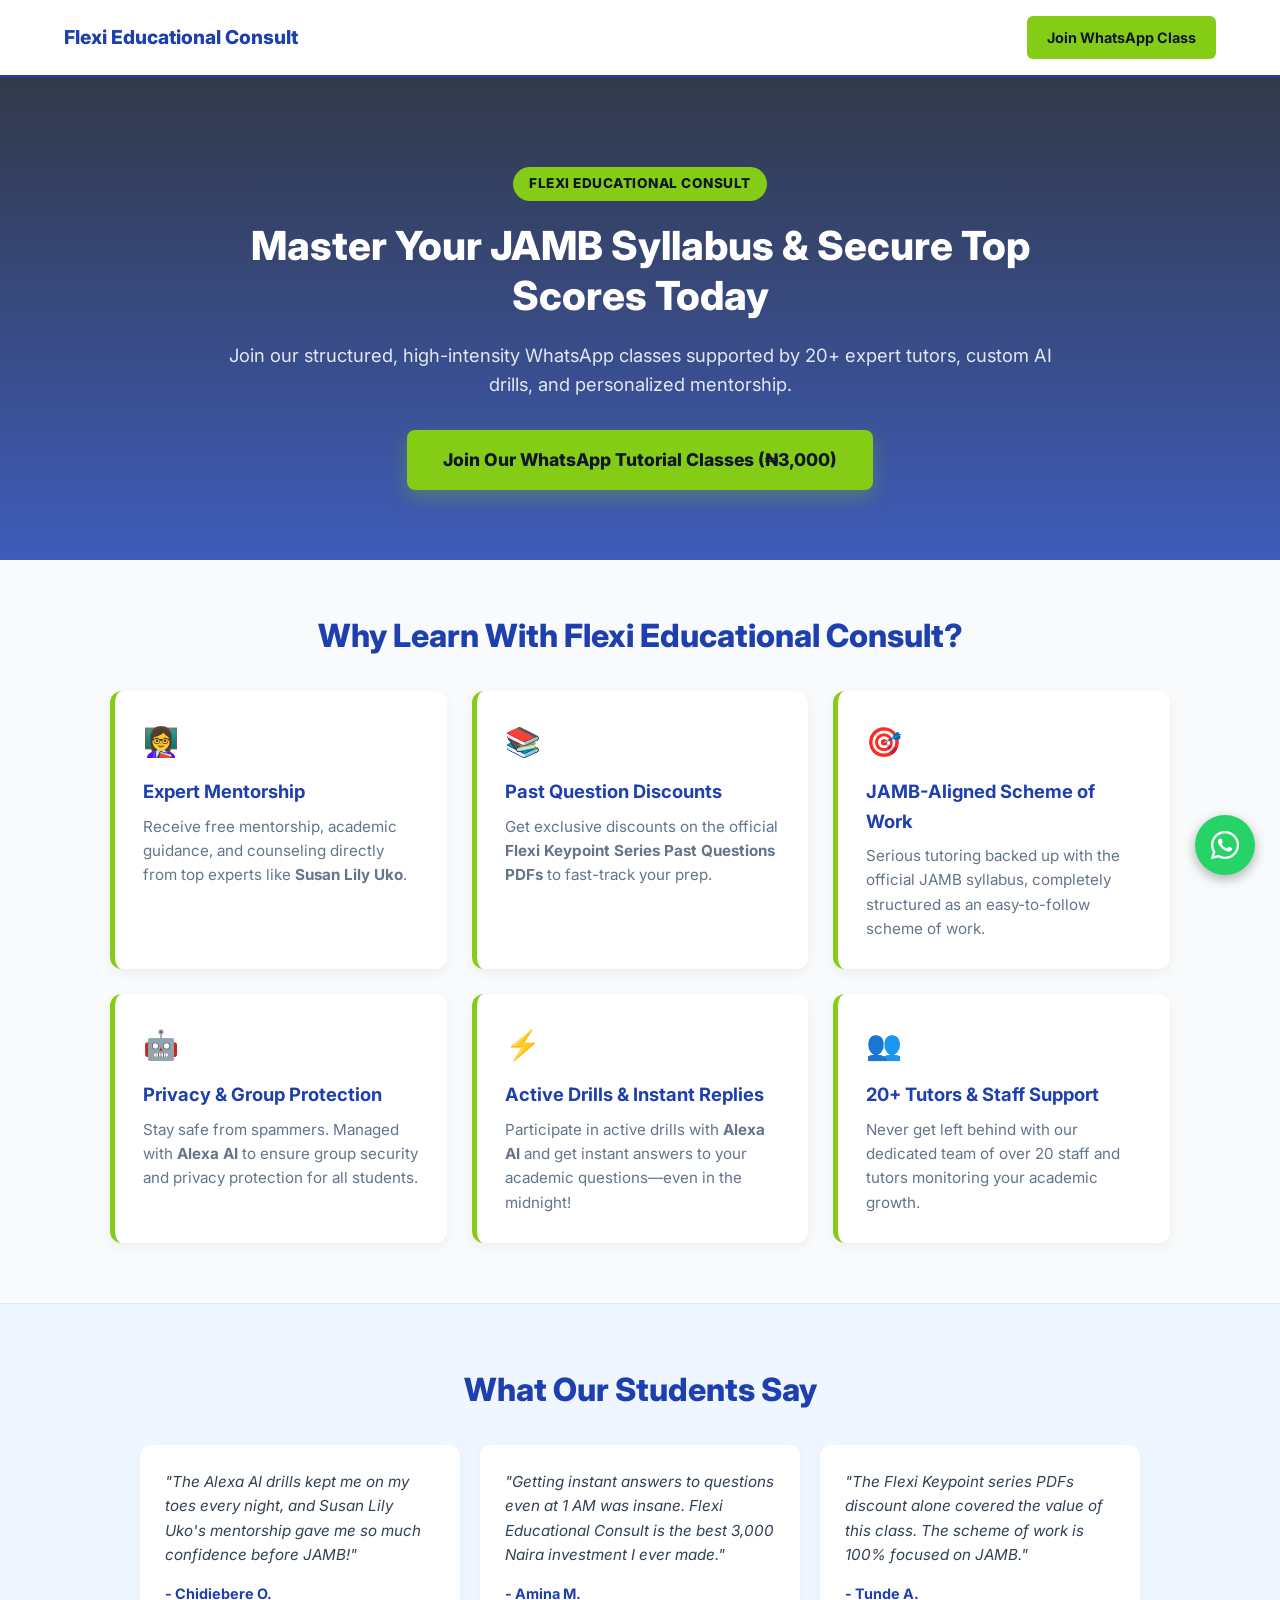
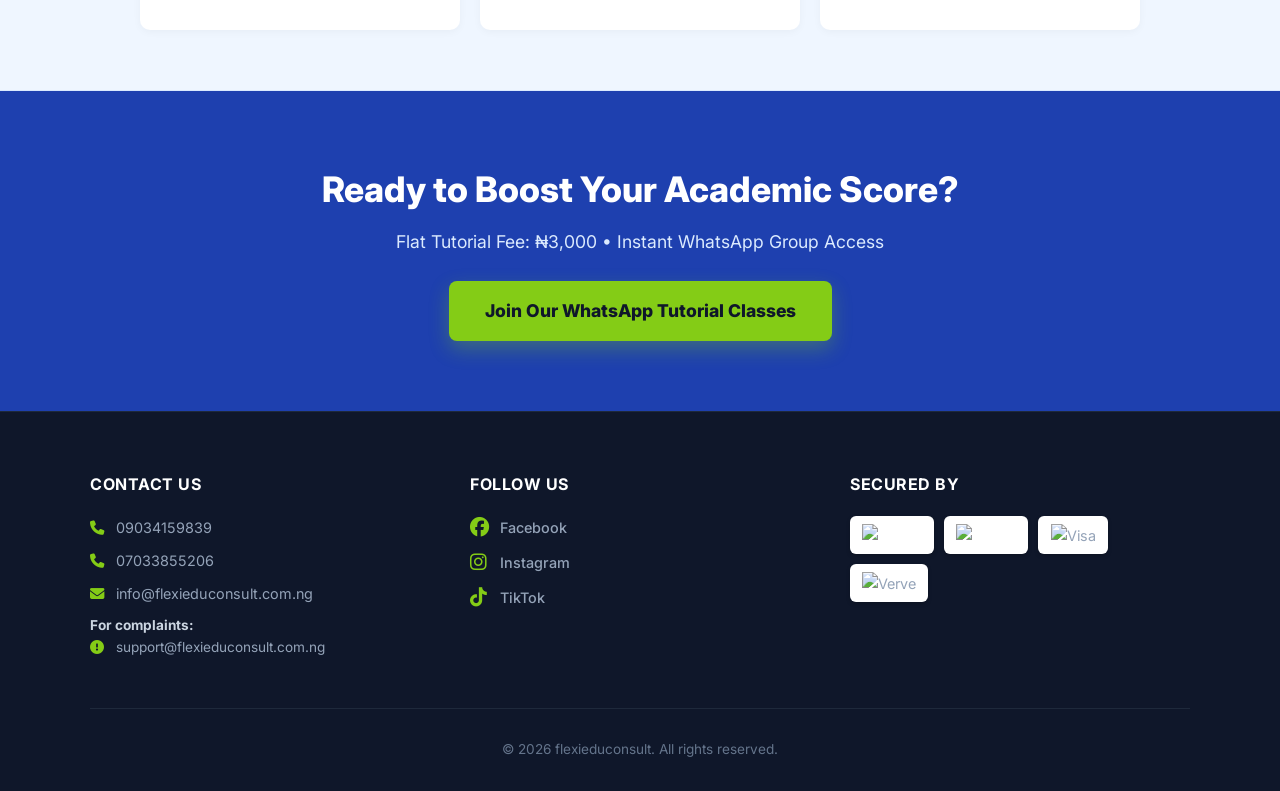
==== index.html @ 2f2bd384 "Recently updated" ====
<!DOCTYPE html>
<html lang="en">
<head>
  <meta charset="UTF-8">
  <meta name="viewport" content="width=device-width, initial-scale=1.0">
  <title>Flexi Educational Consult - Masterclass</title>
  <!-- Google Font (Inter) -->
  <link href="https://fonts.googleapis.com/css2?family=Inter:wght@400;500;600;700;800&display=swap" rel="stylesheet">
  <!-- FontAwesome for Social & Contact Icons -->
  <link rel="stylesheet" href="https://cdnjs.cloudflare.com/ajax/libs/font-awesome/6.4.0/css/all.min.css">
  
  <style>
    :root {
      --primary-royal: #1e40af;       /* Royal Blue */
      --primary-royal-dark: #1e3a8a;
      --accent-lemon: #84cc16;        /* Lemon Green */
      --accent-lemon-hover: #65a30d;
      --dark-blue: #0f172a;           /* Dark Blue Footer */
      --light-bg: #f8fafc;
      --card-bg: #ffffff;
      --text: #334155;
      --text-muted: #64748b;
    }

    * {
      box-sizing: border-box;
      margin: 0;
      padding: 0;
      font-family: 'Inter', sans-serif;
    }

    body {
      background-color: var(--light-bg);
      color: var(--text);
      line-height: 1.6;
    }

    /* --- NAVBAR --- */
    .navbar {
      background: var(--card-bg);
      border-bottom: 2px solid var(--primary-royal);
      padding: 16px 5%;
      display: flex;
      justify-content: space-between;
      align-items: center;
      position: sticky;
      top: 0;
      z-index: 100;
    }

    .brand {
      font-weight: 800;
      font-size: 1.2rem;
      color: var(--primary-royal);
    }

    .nav-btn {
      background: var(--accent-lemon);
      color: var(--dark-blue);
      padding: 10px 20px;
      border-radius: 6px;
      text-decoration: none;
      font-weight: 700;
      font-size: 0.9rem;
      display: inline-block;
      transition: background 0.2s;
    }

    .nav-btn:hover { background: var(--accent-lemon-hover); }

    /* --- HERO BANNER (LOADED VIA IMAGE LINK) --- */
    .hero {
      position: relative;
      background: linear-gradient(rgba(15, 23, 42, 0.85), rgba(30, 64, 175, 0.85)), 
                  url('https://images.unsplash.com/photo-1522202176988-66273c2fd55f?auto=format&fit=crop&w=1200&q=80') center/cover no-repeat;
      color: white;
      text-align: center;
      padding: 90px 20px 70px;
    }

    .hero-content {
      max-width: 850px;
      margin: 0 auto;
    }

    .badge {
      background: var(--accent-lemon);
      color: var(--dark-blue);
      font-size: 0.85rem;
      font-weight: 800;
      padding: 6px 16px;
      border-radius: 20px;
      display: inline-block;
      margin-bottom: 20px;
      text-transform: uppercase;
      letter-spacing: 0.5px;
    }

    .hero h1 {
      font-size: 2.5rem;
      font-weight: 800;
      line-height: 1.25;
      margin-bottom: 20px;
    }

    .hero p {
      font-size: 1.15rem;
      color: #e2e8f0;
      margin-bottom: 30px;
    }

    .btn-main {
      display: inline-block;
      background: var(--accent-lemon);
      color: var(--dark-blue);
      font-size: 1.1rem;
      font-weight: 800;
      padding: 16px 36px;
      border-radius: 8px;
      text-decoration: none;
      box-shadow: 0 8px 20px rgba(132, 204, 22, 0.3);
      transition: transform 0.2s, background 0.2s;
    }

    .btn-main:hover {
      transform: translateY(-2px);
      background: var(--accent-lemon-hover);
    }

    /* --- FEATURES GRID --- */
    .section-title {
      text-align: center;
      font-size: 2rem;
      color: var(--primary-royal);
      margin: 50px 20px 10px;
      font-weight: 800;
    }

    .features {
      max-width: 1100px;
      margin: 30px auto 60px;
      padding: 0 20px;
      display: grid;
      grid-template-columns: repeat(auto-fit, minmax(300px, 1fr));
      gap: 25px;
    }

    .feature-card {
      background: var(--card-bg);
      padding: 28px;
      border-radius: 12px;
      border-left: 5px solid var(--accent-lemon);
      box-shadow: 0 4px 12px rgba(0, 0, 0, 0.05);
    }

    .feature-icon {
      font-size: 1.8rem;
      margin-bottom: 12px;
    }

    .feature-card h3 {
      color: var(--primary-royal);
      font-size: 1.15rem;
      margin-bottom: 8px;
      font-weight: 700;
    }

    .feature-card p {
      color: var(--text-muted);
      font-size: 0.95rem;
    }

    /* --- TESTIMONIALS SECTION --- */
    .testimonials-section {
      background: #eff6ff;
      padding: 60px 20px;
      border-top: 1px solid #dbeafe;
      border-bottom: 1px solid #dbeafe;
    }

    .testimonials-grid {
      max-width: 1000px;
      margin: 30px auto 0;
      display: grid;
      grid-template-columns: repeat(auto-fit, minmax(280px, 1fr));
      gap: 20px;
    }

    .testimonial-card {
      background: var(--card-bg);
      padding: 25px;
      border-radius: 10px;
      box-shadow: 0 2px 8px rgba(0,0,0,0.04);
    }

    .testimonial-card p {
      font-style: italic;
      color: var(--text);
      font-size: 0.95rem;
      margin-bottom: 15px;
    }

    .student-name {
      font-weight: 700;
      color: var(--primary-royal);
      font-size: 0.9rem;
    }

    /* --- CALL TO ACTION SECTION (BEFORE FOOTER) --- */
    .cta-banner {
      background: var(--primary-royal);
      color: white;
      text-align: center;
      padding: 70px 20px;
    }

    .cta-banner h2 {
      font-size: 2.2rem;
      font-weight: 800;
      margin-bottom: 10px;
    }

    .cta-banner p {
      font-size: 1.1rem;
      color: #dbeafe;
      margin-bottom: 25px;
    }

    /* --- DARK BLUE FOOTER --- */
    footer {
      background-color: var(--dark-blue);
      color: #94a3b8;
      padding: 60px 5% 30px;
      font-size: 0.9rem;
      border-top: 1px solid #1e293b;
    }

    .footer-container {
      max-width: 1100px;
      margin: 0 auto;
      display: grid;
      grid-template-columns: repeat(auto-fit, minmax(250px, 1fr));
      gap: 40px;
      padding-bottom: 40px;
      border-bottom: 1px solid #1e293b;
    }

    .footer-col h4 {
      color: #ffffff;
      font-size: 1rem;
      font-weight: 700;
      margin-bottom: 18px;
      letter-spacing: 0.5px;
    }

    .footer-col ul {
      list-style: none;
    }

    .footer-col ul li {
      margin-bottom: 10px;
    }

    .footer-col a {
      color: #94a3b8;
      text-decoration: none;
      transition: color 0.2s;
    }

    .footer-col a:hover {
      color: var(--accent-lemon);
    }

    /* Social Icons Vertical */
    .social-vertical {
      display: flex;
      flex-direction: column;
      gap: 12px;
    }

    .social-link {
      display: flex;
      align-items: center;
      gap: 10px;
      font-weight: 500;
    }

    .social-link i {
      font-size: 1.2rem;
      width: 20px;
      color: var(--accent-lemon);
    }

    /* Payment Logos Grid */
    .payment-badges-grid {
      display: flex;
      flex-wrap: wrap;
      gap: 10px;
      margin-top: 10px;
    }

    .payment-card {
      background: #ffffff;
      padding: 6px 12px;
      border-radius: 6px;
      display: inline-flex;
      align-items: center;
      justify-content: center;
      height: 38px;
      min-width: 70px;
      box-shadow: 0 2px 4px rgba(0,0,0,0.2);
    }

    .payment-card img {
      max-height: 22px;
      max-width: 60px;
      object-fit: contain;
    }

    .footer-bottom {
      text-align: center;
      padding-top: 30px;
      font-size: 0.85rem;
      color: #64748b;
    }

    /* --- FLOATING WHATSAPP BUTTON --- */
    .floating-whatsapp {
      position: fixed;
      bottom: 25px;
      right: 25px;
      background-color: #25d366;
      color: white;
      width: 60px;
      height: 60px;
      border-radius: 50%;
      display: flex;
      justify-content: center;
      align-items: center;
      font-size: 32px;
      box-shadow: 0 4px 12px rgba(0,0,0,0.3);
      z-index: 1000;
      text-decoration: none;
      transition: transform 0.2s;
    }

    .floating-whatsapp:hover {
      transform: scale(1.1);
    }
  </style>
</head>
<body>

  <!-- NAVBAR -->
  <nav class="navbar">
    <div class="brand">Flexi Educational Consult</div>
    <!-- Links to Page 2 -->
    <a href="page2.html" class="nav-btn">Join WhatsApp Class</a>
  </nav>

  <!-- HERO BANNER -->
  <section class="hero">
    <div class="hero-content">
      <span class="badge">Flexi Educational Consult</span>
      <h1>Master Your JAMB Syllabus & Secure Top Scores Today</h1>
      <p>Join our structured, high-intensity WhatsApp classes supported by 20+ expert tutors, custom AI drills, and personalized mentorship.</p>
      <!-- Links to Page 2 -->
      <a href="page2.html" class="btn-main">Join Our WhatsApp Tutorial Classes (₦3,000)</a>
    </div>
  </section>

  <!-- FEATURES -->
  <h2 class="section-title">Why Learn With Flexi Educational Consult?</h2>
  <section class="features">
    <div class="feature-card">
      <div class="feature-icon">👩‍🏫</div>
      <h3>Expert Mentorship</h3>
      <p>Receive free mentorship, academic guidance, and counseling directly from top experts like <strong>Susan Lily Uko</strong>.</p>
    </div>

    <div class="feature-card">
      <div class="feature-icon">📚</div>
      <h3>Past Question Discounts</h3>
      <p>Get exclusive discounts on the official <strong>Flexi Keypoint Series Past Questions PDFs</strong> to fast-track your prep.</p>
    </div>

    <div class="feature-card">
      <div class="feature-icon">🎯</div>
      <h3>JAMB-Aligned Scheme of Work</h3>
      <p>Serious tutoring backed up with the official JAMB syllabus, completely structured as an easy-to-follow scheme of work.</p>
    </div>

    <div class="feature-card">
      <div class="feature-icon">🤖</div>
      <h3>Privacy & Group Protection</h3>
      <p>Stay safe from spammers. Managed with <strong>Alexa AI</strong> to ensure group security and privacy protection for all students.</p>
    </div>

    <div class="feature-card">
      <div class="feature-icon">⚡</div>
      <h3>Active Drills & Instant Replies</h3>
      <p>Participate in active drills with <strong>Alexa AI</strong> and get instant answers to your academic questions—even in the midnight!</p>
    </div>

    <div class="feature-card">
      <div class="feature-icon">👥</div>
      <h3>20+ Tutors & Staff Support</h3>
      <p>Never get left behind with our dedicated team of over 20 staff and tutors monitoring your academic growth.</p>
    </div>
  </section>

  <!-- TESTIMONIALS -->
  <section class="testimonials-section">
    <h2 class="section-title" style="margin-top:0;">What Our Students Say</h2>
    <div class="testimonials-grid">
      <div class="testimonial-card">
        <p>"The Alexa AI drills kept me on my toes every night, and Susan Lily Uko's mentorship gave me so much confidence before JAMB!"</p>
        <div class="student-name">- Chidiebere O.</div>
      </div>
      <div class="testimonial-card">
        <p>"Getting instant answers to questions even at 1 AM was insane. Flexi Educational Consult is the best 3,000 Naira investment I ever made."</p>
        <div class="student-name">- Amina M.</div>
      </div>
      <div class="testimonial-card">
        <p>"The Flexi Keypoint series PDFs discount alone covered the value of this class. The scheme of work is 100% focused on JAMB."</p>
        <div class="student-name">- Tunde A.</div>
      </div>
    </div>
  </section>

  <!-- CALL TO ACTION SECTION (BEFORE FOOTER) -->
  <section class="cta-banner">
    <h2>Ready to Boost Your Academic Score?</h2>
    <p>Flat Tutorial Fee: ₦3,000 • Instant WhatsApp Group Access</p>
    <!-- Links to Page 2 -->
    <a href="page2.html" class="btn-main">Join Our WhatsApp Tutorial Classes</a>
  </section>

  <!-- DARK BLUE FOOTER -->
  <footer>
    <div class="footer-container">
      <!-- Contact Column -->
      <div class="footer-col">
        <h4>CONTACT US</h4>
        <ul>
          <li><i class="fa-solid fa-phone" style="color: var(--accent-lemon); margin-right: 8px;"></i> 09034159839</li>
          <li><i class="fa-solid fa-phone" style="color: var(--accent-lemon); margin-right: 8px;"></i> 07033855206</li>
          <li><i class="fa-solid fa-envelope" style="color: var(--accent-lemon); margin-right: 8px;"></i> <a href="mailto:info@flexieduconsult.com.ng">info@flexieduconsult.com.ng</a></li>
          <li style="margin-top: 10px; font-size: 0.85rem; color: #cbd5e1;">
            <strong>For complaints:</strong><br>
            <i class="fa-solid fa-circle-exclamation" style="color: var(--accent-lemon); margin-right: 8px;"></i> 
            <a href="mailto:support@flexieduconsult.com.ng">support@flexieduconsult.com.ng</a>
          </li>
        </ul>
      </div>

      <!-- Follow Us Column (Vertical Layout) -->
      <div class="footer-col">
        <h4>FOLLOW US</h4>
        <div class="social-vertical">
          <a href="https://www.facebook.com/profile.php?id=61589793118693" class="social-link"><i class="fa-brands fa-facebook"></i> Facebook</a>
          <a href="https://www.instagram.com/flexieduconsult2000?igsh=MWxqZG9reGRlb3Z0ZQ==" class="social-link"><i class="fa-brands fa-instagram"></i> Instagram</a>
          <a href="https://vm.tiktok.com/ZS9r7GfdDvykU-X6alu/" class="social-link"><i class="fa-brands fa-tiktok"></i> TikTok</a>
        </div>
      </div>

      <!-- Security & Payment Logos -->
      <div class="footer-col">
        <h4>SECURED BY</h4>
        <div class="payment-badges-grid">
          <div class="payment-card">
            <img src="https://upload.wikimedia.org/wikipedia/commons/0/0b/Paystack_Logo.png" alt="Paystack" />
          </div>
          <div class="payment-card">
            <img src="https://upload.wikimedia.org/wikipedia/commons/2/2a/Mastercard-logo.svg" alt="MasterCard" />
          </div>
          <div class="payment-card">
            <img src="https://i.postimg.cc/xTVQsDzb/web-184786300.jpg" alt="Visa" />
          </div>
          <div class="payment-card">
            <img src="https://i.postimg.cc/W3ZKrzXt/images-(27).jpg" alt="Verve" />
          </div>
        </div>
      </div>
    </div>

    <!-- Footer Copyright -->
    <div class="footer-bottom">
      &copy; <span id="year"></span> flexieduconsult. All rights reserved.
    </div>
  </footer>

  <!-- FLOATING WHATSAPP BUTTON -->
  <a href="https://wa.me/2349034159839?text=Hello%20Flexi%20Educational%20Consult,%20I%20want%20to%20enquire%20about%20the%20WhatsApp%20classes" 
     class="floating-whatsapp" 
     target="_blank" 
     title="Chat with Flexi Educational Consult">
    <i class="fa-brands fa-whatsapp"></i>
  </a>

  <script>
    // Automatically set current year in footer
    document.getElementById('year').textContent = new Date().getFullYear();
  </script>
</body>
</html>
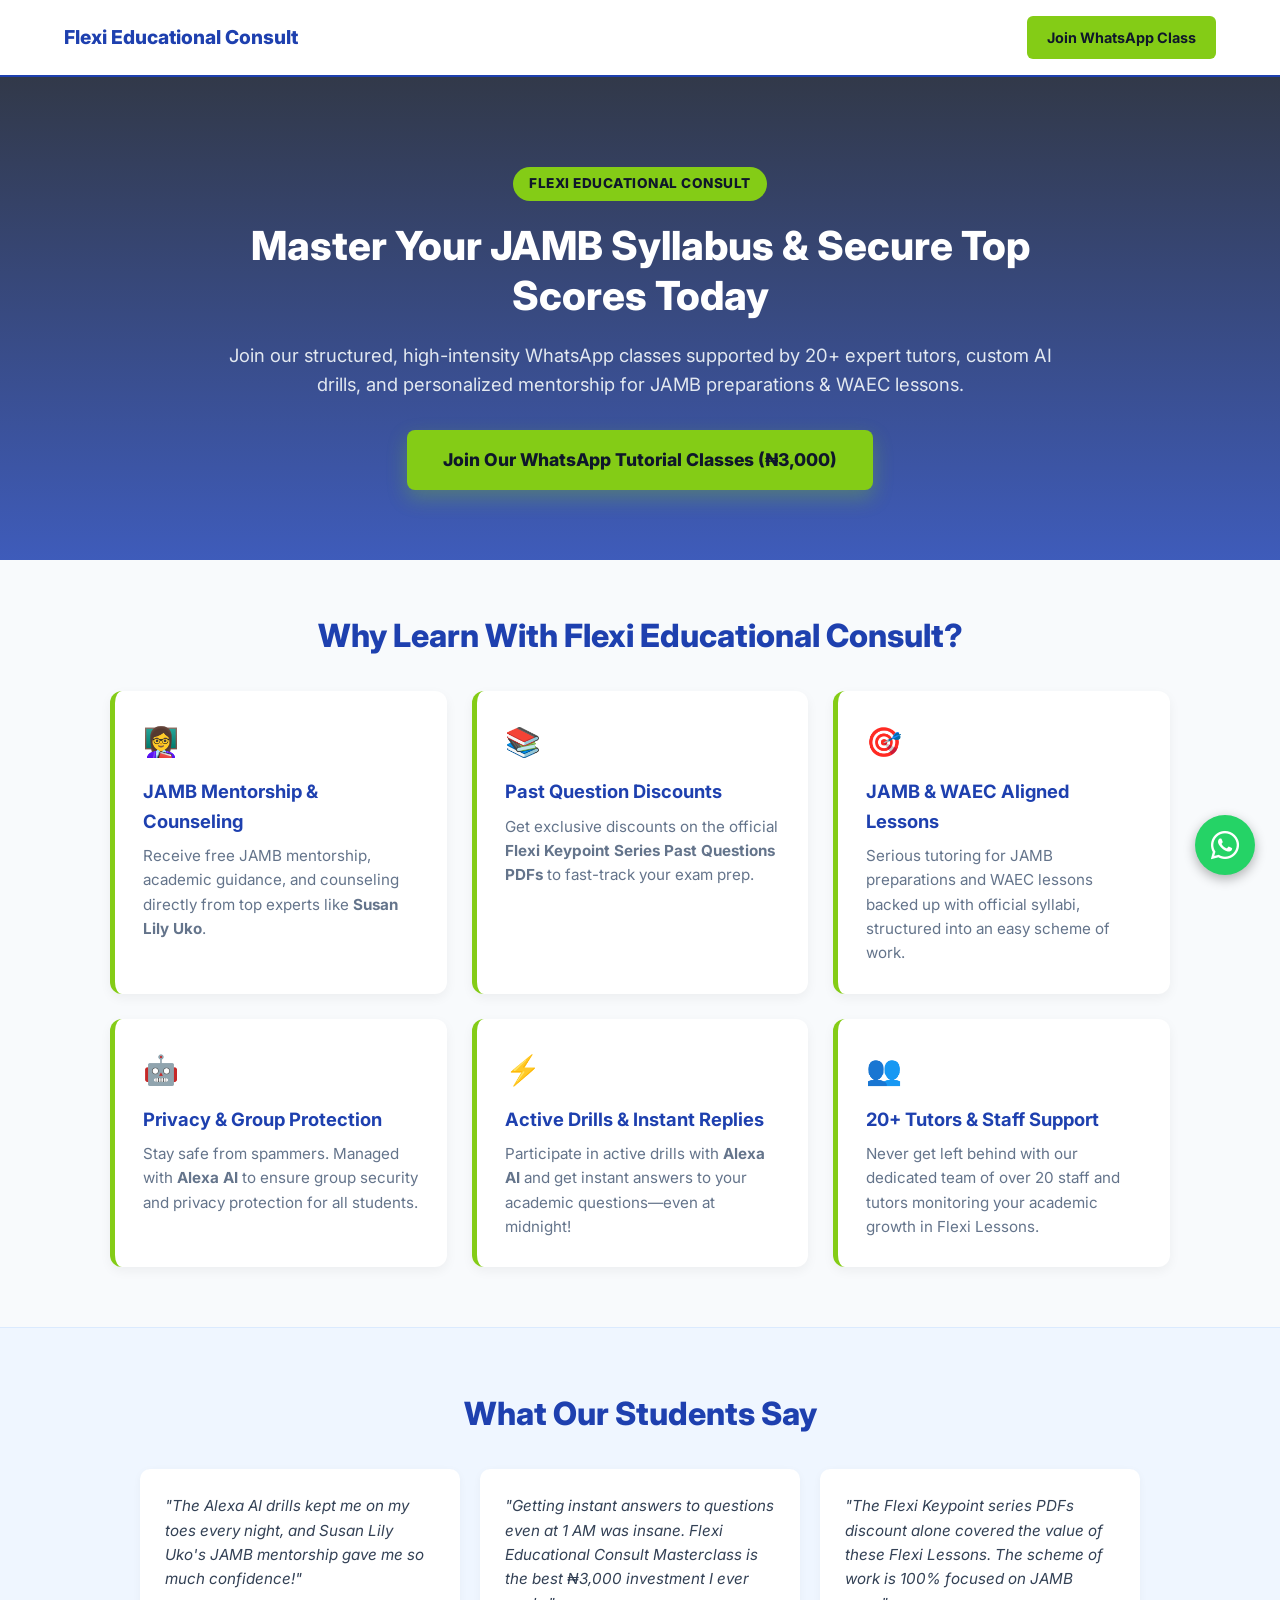
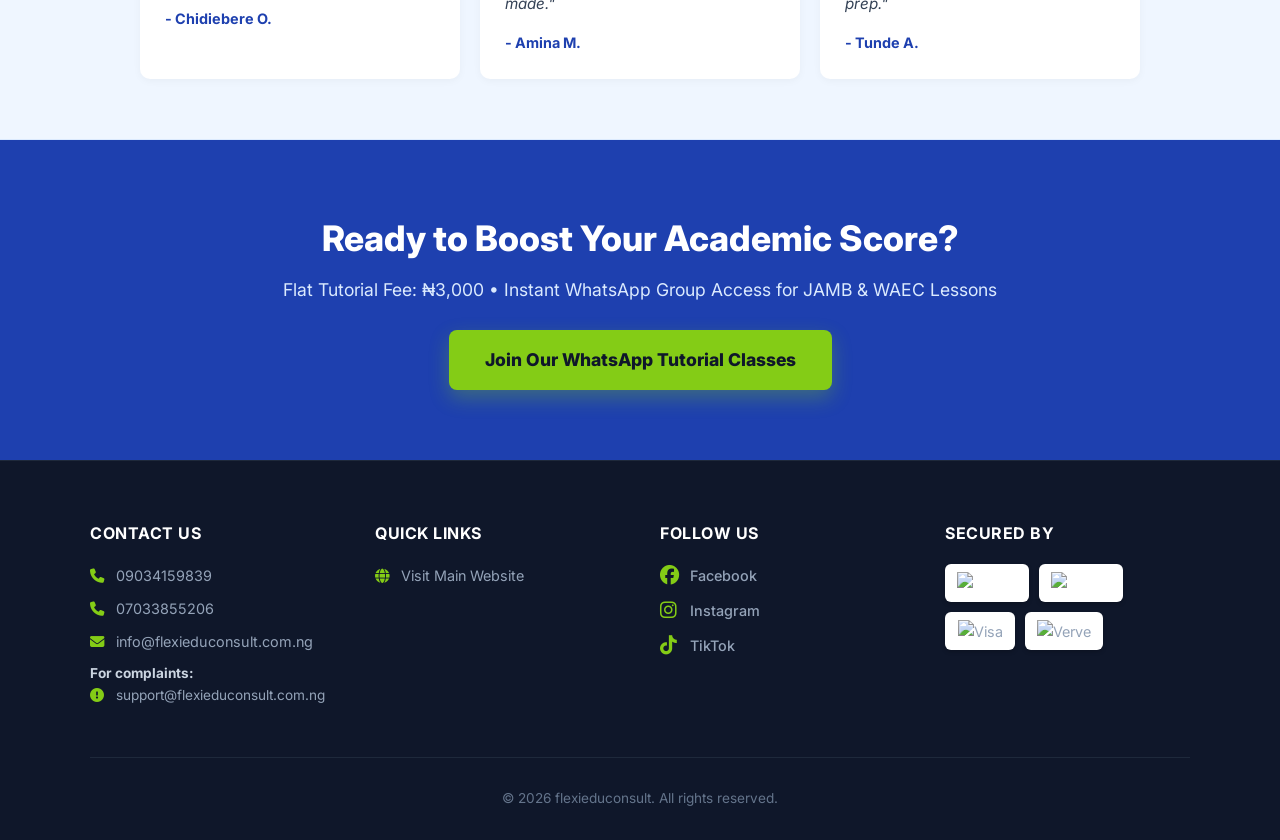
==== commit 470f0e36: "Enhance SEO and update content for educational services Updated SEO meta tags and improved content c" ====
--- a/index.html
+++ b/index.html
@@ -3,7 +3,31 @@
 <head>
   <meta charset="UTF-8">
   <meta name="viewport" content="width=device-width, initial-scale=1.0">
-  <title>Flexi Educational Consult - Masterclass</title>
+
+  <!-- ================= PRIMARY SEO META TAGS ================= -->
+  <title>Flexi Educational Consult | JAMB & WAEC Preparation Masterclass</title>
+  <meta name="description" content="Join Flexi Educational Consult Masterclass for top-tier JAMB preparation, WAEC lessons, personalized JAMB mentorship, guidance and counseling, and AI-powered drills. Score higher with Flexi Lessons!">
+  <meta name="keywords" content="Flexi Educational Consult, Flexi Lessons, Flexi Educational Consult Masterclass, Flexi Educational Consult Lessons, JAMB Mentorship, Guidance and Counseling, JAMB preparations, JAMB prep, JAMB lessons, WAEC lessons, JAMB syllabus, JAMB exam prep Nigeria, Susan Lily Uko, WhatsApp online tutorial, Flexi Keypoint Series">
+  <meta name="author" content="Flexi Educational Consult">
+  <meta name="robots" content="index, follow">
+
+  <!-- Canonical URL -->
+  <link rel="canonical" href="https://flexieduconsult.com.ng">
+
+  <!-- ================= OPEN GRAPH / FACEBOOK / WHATSAPP META TAGS ================= -->
+  <meta property="og:type" content="website">
+  <meta property="og:url" content="https://flexieduconsult.com.ng">
+  <meta property="og:title" content="Flexi Educational Consult | JAMB & WAEC Online Tutorials">
+  <meta property="og:description" content="Master your JAMB & WAEC syllabus with Flexi Educational Consult Masterclass. Access expert tutors, AI drills, and personalized mentorship for just ₦3,000.">
+  <meta property="og:image" content="https://images.unsplash.com/photo-1522202176988-66273c2fd55f?auto=format&fit=crop&w=1200&q=80">
+
+  <!-- ================= TWITTER CARD META TAGS ================= -->
+  <meta name="twitter:card" content="summary_large_image">
+  <meta name="twitter:url" content="https://flexieduconsult.com.ng">
+  <meta name="twitter:title" content="Flexi Educational Consult | JAMB & WAEC Lessons">
+  <meta name="twitter:description" content="Boost your score in JAMB and WAEC exams with Flexi Lessons, AI drills, and top expert guidance.">
+  <meta name="twitter:image" content="https://images.unsplash.com/photo-1522202176988-66273c2fd55f?auto=format&fit=crop&w=1200&q=80">
+
   <!-- Google Font (Inter) -->
   <link href="https://fonts.googleapis.com/css2?family=Inter:wght@400;500;600;700;800&display=swap" rel="stylesheet">
   <!-- FontAwesome for Social & Contact Icons -->
@@ -239,7 +263,7 @@
       max-width: 1100px;
       margin: 0 auto;
       display: grid;
-      grid-template-columns: repeat(auto-fit, minmax(250px, 1fr));
+      grid-template-columns: repeat(auto-fit, minmax(200px, 1fr));
       gap: 40px;
       padding-bottom: 40px;
       border-bottom: 1px solid #1e293b;
@@ -363,7 +387,7 @@
     <div class="hero-content">
       <span class="badge">Flexi Educational Consult</span>
       <h1>Master Your JAMB Syllabus & Secure Top Scores Today</h1>
-      <p>Join our structured, high-intensity WhatsApp classes supported by 20+ expert tutors, custom AI drills, and personalized mentorship.</p>
+      <p>Join our structured, high-intensity WhatsApp classes supported by 20+ expert tutors, custom AI drills, and personalized mentorship for JAMB preparations & WAEC lessons.</p>
       <!-- Links to Page 2 -->
       <a href="page2.html" class="btn-main">Join Our WhatsApp Tutorial Classes (₦3,000)</a>
     </div>
@@ -374,20 +398,20 @@
   <section class="features">
     <div class="feature-card">
       <div class="feature-icon">👩‍🏫</div>
-      <h3>Expert Mentorship</h3>
-      <p>Receive free mentorship, academic guidance, and counseling directly from top experts like <strong>Susan Lily Uko</strong>.</p>
+      <h3>JAMB Mentorship & Counseling</h3>
+      <p>Receive free JAMB mentorship, academic guidance, and counseling directly from top experts like <strong>Susan Lily Uko</strong>.</p>
     </div>
 
     <div class="feature-card">
       <div class="feature-icon">📚</div>
       <h3>Past Question Discounts</h3>
-      <p>Get exclusive discounts on the official <strong>Flexi Keypoint Series Past Questions PDFs</strong> to fast-track your prep.</p>
+      <p>Get exclusive discounts on the official <strong>Flexi Keypoint Series Past Questions PDFs</strong> to fast-track your exam prep.</p>
     </div>
 
     <div class="feature-card">
       <div class="feature-icon">🎯</div>
-      <h3>JAMB-Aligned Scheme of Work</h3>
-      <p>Serious tutoring backed up with the official JAMB syllabus, completely structured as an easy-to-follow scheme of work.</p>
+      <h3>JAMB & WAEC Aligned Lessons</h3>
+      <p>Serious tutoring for JAMB preparations and WAEC lessons backed up with official syllabi, structured into an easy scheme of work.</p>
     </div>
 
     <div class="feature-card">
@@ -399,13 +423,13 @@
     <div class="feature-card">
       <div class="feature-icon">⚡</div>
       <h3>Active Drills & Instant Replies</h3>
-      <p>Participate in active drills with <strong>Alexa AI</strong> and get instant answers to your academic questions—even in the midnight!</p>
+      <p>Participate in active drills with <strong>Alexa AI</strong> and get instant answers to your academic questions—even at midnight!</p>
     </div>
 
     <div class="feature-card">
       <div class="feature-icon">👥</div>
       <h3>20+ Tutors & Staff Support</h3>
-      <p>Never get left behind with our dedicated team of over 20 staff and tutors monitoring your academic growth.</p>
+      <p>Never get left behind with our dedicated team of over 20 staff and tutors monitoring your academic growth in Flexi Lessons.</p>
     </div>
   </section>
 
@@ -414,15 +438,15 @@
     <h2 class="section-title" style="margin-top:0;">What Our Students Say</h2>
     <div class="testimonials-grid">
       <div class="testimonial-card">
-        <p>"The Alexa AI drills kept me on my toes every night, and Susan Lily Uko's mentorship gave me so much confidence before JAMB!"</p>
+        <p>"The Alexa AI drills kept me on my toes every night, and Susan Lily Uko's JAMB mentorship gave me so much confidence!"</p>
         <div class="student-name">- Chidiebere O.</div>
       </div>
       <div class="testimonial-card">
-        <p>"Getting instant answers to questions even at 1 AM was insane. Flexi Educational Consult is the best 3,000 Naira investment I ever made."</p>
+        <p>"Getting instant answers to questions even at 1 AM was insane. Flexi Educational Consult Masterclass is the best ₦3,000 investment I ever made."</p>
         <div class="student-name">- Amina M.</div>
       </div>
       <div class="testimonial-card">
-        <p>"The Flexi Keypoint series PDFs discount alone covered the value of this class. The scheme of work is 100% focused on JAMB."</p>
+        <p>"The Flexi Keypoint series PDFs discount alone covered the value of these Flexi Lessons. The scheme of work is 100% focused on JAMB prep."</p>
         <div class="student-name">- Tunde A.</div>
       </div>
     </div>
@@ -431,7 +455,7 @@
   <!-- CALL TO ACTION SECTION (BEFORE FOOTER) -->
   <section class="cta-banner">
     <h2>Ready to Boost Your Academic Score?</h2>
-    <p>Flat Tutorial Fee: ₦3,000 • Instant WhatsApp Group Access</p>
+    <p>Flat Tutorial Fee: ₦3,000 • Instant WhatsApp Group Access for JAMB & WAEC Lessons</p>
     <!-- Links to Page 2 -->
     <a href="page2.html" class="btn-main">Join Our WhatsApp Tutorial Classes</a>
   </section>
@@ -450,6 +474,17 @@
             <strong>For complaints:</strong><br>
             <i class="fa-solid fa-circle-exclamation" style="color: var(--accent-lemon); margin-right: 8px;"></i> 
             <a href="mailto:support@flexieduconsult.com.ng">support@flexieduconsult.com.ng</a>
+          </li>
+        </ul>
+      </div>
+
+      <!-- Quick Links Column -->
+      <div class="footer-col">
+        <h4>QUICK LINKS</h4>
+        <ul>
+          <li>
+            <i class="fa-solid fa-globe" style="color: var(--accent-lemon); margin-right: 8px;"></i>
+            <a href="https://flexieduconsult.com.ng" target="_blank">Visit Main Website</a>
           </li>
         </ul>
       </div>
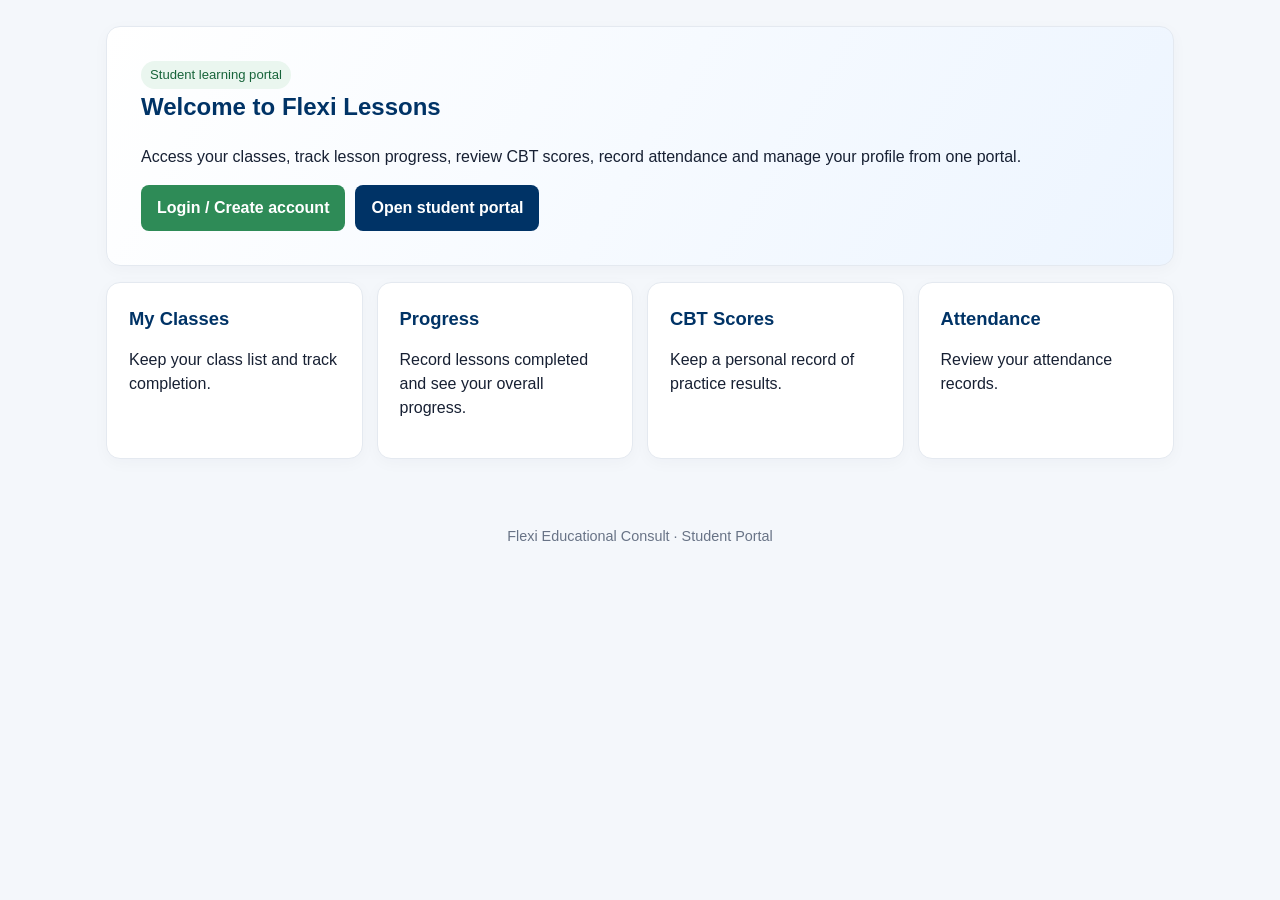
==== commit c9f379af: "Recently updated" ====
--- a/index.html
+++ b/index.html
@@ -1,541 +1,9 @@
-<!DOCTYPE html>
-<html lang="en">
-<head>
-  <meta charset="UTF-8">
-  <meta name="viewport" content="width=device-width, initial-scale=1.0">
-
-  <!-- ================= PRIMARY SEO META TAGS ================= -->
-  <title>Flexi Educational Consult | JAMB & WAEC Preparation Masterclass</title>
-  <meta name="description" content="Join Flexi Educational Consult Masterclass for top-tier JAMB preparation, WAEC lessons, personalized JAMB mentorship, guidance and counseling, and AI-powered drills. Score higher with Flexi Lessons!">
-  <meta name="keywords" content="Flexi Educational Consult, Flexi Lessons, Flexi Educational Consult Masterclass, Flexi Educational Consult Lessons, JAMB Mentorship, Guidance and Counseling, JAMB preparations, JAMB prep, JAMB lessons, WAEC lessons, JAMB syllabus, JAMB exam prep Nigeria, Susan Lily Uko, WhatsApp online tutorial, Flexi Keypoint Series">
-  <meta name="author" content="Flexi Educational Consult">
-  <meta name="robots" content="index, follow">
-
-  <!-- Canonical URL -->
-  <link rel="canonical" href="https://flexieduconsult.com.ng">
-
-  <!-- ================= OPEN GRAPH / FACEBOOK / WHATSAPP META TAGS ================= -->
-  <meta property="og:type" content="website">
-  <meta property="og:url" content="https://flexieduconsult.com.ng">
-  <meta property="og:title" content="Flexi Educational Consult | JAMB & WAEC Online Tutorials">
-  <meta property="og:description" content="Master your JAMB & WAEC syllabus with Flexi Educational Consult Masterclass. Access expert tutors, AI drills, and personalized mentorship for just ₦3,000.">
-  <meta property="og:image" content="https://images.unsplash.com/photo-1522202176988-66273c2fd55f?auto=format&fit=crop&w=1200&q=80">
-
-  <!-- ================= TWITTER CARD META TAGS ================= -->
-  <meta name="twitter:card" content="summary_large_image">
-  <meta name="twitter:url" content="https://flexieduconsult.com.ng">
-  <meta name="twitter:title" content="Flexi Educational Consult | JAMB & WAEC Lessons">
-  <meta name="twitter:description" content="Boost your score in JAMB and WAEC exams with Flexi Lessons, AI drills, and top expert guidance.">
-  <meta name="twitter:image" content="https://images.unsplash.com/photo-1522202176988-66273c2fd55f?auto=format&fit=crop&w=1200&q=80">
-
-  <!-- Google Font (Inter) -->
-  <link href="https://fonts.googleapis.com/css2?family=Inter:wght@400;500;600;700;800&display=swap" rel="stylesheet">
-  <!-- FontAwesome for Social & Contact Icons -->
-  <link rel="stylesheet" href="https://cdnjs.cloudflare.com/ajax/libs/font-awesome/6.4.0/css/all.min.css">
-  
-  <style>
-    :root {
-      --primary-royal: #1e40af;       /* Royal Blue */
-      --primary-royal-dark: #1e3a8a;
-      --accent-lemon: #84cc16;        /* Lemon Green */
-      --accent-lemon-hover: #65a30d;
-      --dark-blue: #0f172a;           /* Dark Blue Footer */
-      --light-bg: #f8fafc;
-      --card-bg: #ffffff;
-      --text: #334155;
-      --text-muted: #64748b;
-    }
-
-    * {
-      box-sizing: border-box;
-      margin: 0;
-      padding: 0;
-      font-family: 'Inter', sans-serif;
-    }
-
-    body {
-      background-color: var(--light-bg);
-      color: var(--text);
-      line-height: 1.6;
-    }
-
-    /* --- NAVBAR --- */
-    .navbar {
-      background: var(--card-bg);
-      border-bottom: 2px solid var(--primary-royal);
-      padding: 16px 5%;
-      display: flex;
-      justify-content: space-between;
-      align-items: center;
-      position: sticky;
-      top: 0;
-      z-index: 100;
-    }
-
-    .brand {
-      font-weight: 800;
-      font-size: 1.2rem;
-      color: var(--primary-royal);
-    }
-
-    .nav-btn {
-      background: var(--accent-lemon);
-      color: var(--dark-blue);
-      padding: 10px 20px;
-      border-radius: 6px;
-      text-decoration: none;
-      font-weight: 700;
-      font-size: 0.9rem;
-      display: inline-block;
-      transition: background 0.2s;
-    }
-
-    .nav-btn:hover { background: var(--accent-lemon-hover); }
-
-    /* --- HERO BANNER (LOADED VIA IMAGE LINK) --- */
-    .hero {
-      position: relative;
-      background: linear-gradient(rgba(15, 23, 42, 0.85), rgba(30, 64, 175, 0.85)), 
-                  url('https://images.unsplash.com/photo-1522202176988-66273c2fd55f?auto=format&fit=crop&w=1200&q=80') center/cover no-repeat;
-      color: white;
-      text-align: center;
-      padding: 90px 20px 70px;
-    }
-
-    .hero-content {
-      max-width: 850px;
-      margin: 0 auto;
-    }
-
-    .badge {
-      background: var(--accent-lemon);
-      color: var(--dark-blue);
-      font-size: 0.85rem;
-      font-weight: 800;
-      padding: 6px 16px;
-      border-radius: 20px;
-      display: inline-block;
-      margin-bottom: 20px;
-      text-transform: uppercase;
-      letter-spacing: 0.5px;
-    }
-
-    .hero h1 {
-      font-size: 2.5rem;
-      font-weight: 800;
-      line-height: 1.25;
-      margin-bottom: 20px;
-    }
-
-    .hero p {
-      font-size: 1.15rem;
-      color: #e2e8f0;
-      margin-bottom: 30px;
-    }
-
-    .btn-main {
-      display: inline-block;
-      background: var(--accent-lemon);
-      color: var(--dark-blue);
-      font-size: 1.1rem;
-      font-weight: 800;
-      padding: 16px 36px;
-      border-radius: 8px;
-      text-decoration: none;
-      box-shadow: 0 8px 20px rgba(132, 204, 22, 0.3);
-      transition: transform 0.2s, background 0.2s;
-    }
-
-    .btn-main:hover {
-      transform: translateY(-2px);
-      background: var(--accent-lemon-hover);
-    }
-
-    /* --- FEATURES GRID --- */
-    .section-title {
-      text-align: center;
-      font-size: 2rem;
-      color: var(--primary-royal);
-      margin: 50px 20px 10px;
-      font-weight: 800;
-    }
-
-    .features {
-      max-width: 1100px;
-      margin: 30px auto 60px;
-      padding: 0 20px;
-      display: grid;
-      grid-template-columns: repeat(auto-fit, minmax(300px, 1fr));
-      gap: 25px;
-    }
-
-    .feature-card {
-      background: var(--card-bg);
-      padding: 28px;
-      border-radius: 12px;
-      border-left: 5px solid var(--accent-lemon);
-      box-shadow: 0 4px 12px rgba(0, 0, 0, 0.05);
-    }
-
-    .feature-icon {
-      font-size: 1.8rem;
-      margin-bottom: 12px;
-    }
-
-    .feature-card h3 {
-      color: var(--primary-royal);
-      font-size: 1.15rem;
-      margin-bottom: 8px;
-      font-weight: 700;
-    }
-
-    .feature-card p {
-      color: var(--text-muted);
-      font-size: 0.95rem;
-    }
-
-    /* --- TESTIMONIALS SECTION --- */
-    .testimonials-section {
-      background: #eff6ff;
-      padding: 60px 20px;
-      border-top: 1px solid #dbeafe;
-      border-bottom: 1px solid #dbeafe;
-    }
-
-    .testimonials-grid {
-      max-width: 1000px;
-      margin: 30px auto 0;
-      display: grid;
-      grid-template-columns: repeat(auto-fit, minmax(280px, 1fr));
-      gap: 20px;
-    }
-
-    .testimonial-card {
-      background: var(--card-bg);
-      padding: 25px;
-      border-radius: 10px;
-      box-shadow: 0 2px 8px rgba(0,0,0,0.04);
-    }
-
-    .testimonial-card p {
-      font-style: italic;
-      color: var(--text);
-      font-size: 0.95rem;
-      margin-bottom: 15px;
-    }
-
-    .student-name {
-      font-weight: 700;
-      color: var(--primary-royal);
-      font-size: 0.9rem;
-    }
-
-    /* --- CALL TO ACTION SECTION (BEFORE FOOTER) --- */
-    .cta-banner {
-      background: var(--primary-royal);
-      color: white;
-      text-align: center;
-      padding: 70px 20px;
-    }
-
-    .cta-banner h2 {
-      font-size: 2.2rem;
-      font-weight: 800;
-      margin-bottom: 10px;
-    }
-
-    .cta-banner p {
-      font-size: 1.1rem;
-      color: #dbeafe;
-      margin-bottom: 25px;
-    }
-
-    /* --- DARK BLUE FOOTER --- */
-    footer {
-      background-color: var(--dark-blue);
-      color: #94a3b8;
-      padding: 60px 5% 30px;
-      font-size: 0.9rem;
-      border-top: 1px solid #1e293b;
-    }
-
-    .footer-container {
-      max-width: 1100px;
-      margin: 0 auto;
-      display: grid;
-      grid-template-columns: repeat(auto-fit, minmax(200px, 1fr));
-      gap: 40px;
-      padding-bottom: 40px;
-      border-bottom: 1px solid #1e293b;
-    }
-
-    .footer-col h4 {
-      color: #ffffff;
-      font-size: 1rem;
-      font-weight: 700;
-      margin-bottom: 18px;
-      letter-spacing: 0.5px;
-    }
-
-    .footer-col ul {
-      list-style: none;
-    }
-
-    .footer-col ul li {
-      margin-bottom: 10px;
-    }
-
-    .footer-col a {
-      color: #94a3b8;
-      text-decoration: none;
-      transition: color 0.2s;
-    }
-
-    .footer-col a:hover {
-      color: var(--accent-lemon);
-    }
-
-    /* Social Icons Vertical */
-    .social-vertical {
-      display: flex;
-      flex-direction: column;
-      gap: 12px;
-    }
-
-    .social-link {
-      display: flex;
-      align-items: center;
-      gap: 10px;
-      font-weight: 500;
-    }
-
-    .social-link i {
-      font-size: 1.2rem;
-      width: 20px;
-      color: var(--accent-lemon);
-    }
-
-    /* Payment Logos Grid */
-    .payment-badges-grid {
-      display: flex;
-      flex-wrap: wrap;
-      gap: 10px;
-      margin-top: 10px;
-    }
-
-    .payment-card {
-      background: #ffffff;
-      padding: 6px 12px;
-      border-radius: 6px;
-      display: inline-flex;
-      align-items: center;
-      justify-content: center;
-      height: 38px;
-      min-width: 70px;
-      box-shadow: 0 2px 4px rgba(0,0,0,0.2);
-    }
-
-    .payment-card img {
-      max-height: 22px;
-      max-width: 60px;
-      object-fit: contain;
-    }
-
-    .footer-bottom {
-      text-align: center;
-      padding-top: 30px;
-      font-size: 0.85rem;
-      color: #64748b;
-    }
-
-    /* --- FLOATING WHATSAPP BUTTON --- */
-    .floating-whatsapp {
-      position: fixed;
-      bottom: 25px;
-      right: 25px;
-      background-color: #25d366;
-      color: white;
-      width: 60px;
-      height: 60px;
-      border-radius: 50%;
-      display: flex;
-      justify-content: center;
-      align-items: center;
-      font-size: 32px;
-      box-shadow: 0 4px 12px rgba(0,0,0,0.3);
-      z-index: 1000;
-      text-decoration: none;
-      transition: transform 0.2s;
-    }
-
-    .floating-whatsapp:hover {
-      transform: scale(1.1);
-    }
-  </style>
-</head>
-<body>
-
-  <!-- NAVBAR -->
-  <nav class="navbar">
-    <div class="brand">Flexi Educational Consult</div>
-    <!-- Links to Page 2 -->
-    <a href="page2.html" class="nav-btn">Join WhatsApp Class</a>
-  </nav>
-
-  <!-- HERO BANNER -->
-  <section class="hero">
-    <div class="hero-content">
-      <span class="badge">Flexi Educational Consult</span>
-      <h1>Master Your JAMB Syllabus & Secure Top Scores Today</h1>
-      <p>Join our structured, high-intensity WhatsApp classes supported by 20+ expert tutors, custom AI drills, and personalized mentorship for JAMB preparations & WAEC lessons.</p>
-      <!-- Links to Page 2 -->
-      <a href="page2.html" class="btn-main">Join Our WhatsApp Tutorial Classes (₦3,000)</a>
-    </div>
-  </section>
-
-  <!-- FEATURES -->
-  <h2 class="section-title">Why Learn With Flexi Educational Consult?</h2>
-  <section class="features">
-    <div class="feature-card">
-      <div class="feature-icon">👩‍🏫</div>
-      <h3>JAMB Mentorship & Counseling</h3>
-      <p>Receive free JAMB mentorship, academic guidance, and counseling directly from top experts like <strong>Susan Lily Uko</strong>.</p>
-    </div>
-
-    <div class="feature-card">
-      <div class="feature-icon">📚</div>
-      <h3>Past Question Discounts</h3>
-      <p>Get exclusive discounts on the official <strong>Flexi Keypoint Series Past Questions PDFs</strong> to fast-track your exam prep.</p>
-    </div>
-
-    <div class="feature-card">
-      <div class="feature-icon">🎯</div>
-      <h3>JAMB & WAEC Aligned Lessons</h3>
-      <p>Serious tutoring for JAMB preparations and WAEC lessons backed up with official syllabi, structured into an easy scheme of work.</p>
-    </div>
-
-    <div class="feature-card">
-      <div class="feature-icon">🤖</div>
-      <h3>Privacy & Group Protection</h3>
-      <p>Stay safe from spammers. Managed with <strong>Alexa AI</strong> to ensure group security and privacy protection for all students.</p>
-    </div>
-
-    <div class="feature-card">
-      <div class="feature-icon">⚡</div>
-      <h3>Active Drills & Instant Replies</h3>
-      <p>Participate in active drills with <strong>Alexa AI</strong> and get instant answers to your academic questions—even at midnight!</p>
-    </div>
-
-    <div class="feature-card">
-      <div class="feature-icon">👥</div>
-      <h3>20+ Tutors & Staff Support</h3>
-      <p>Never get left behind with our dedicated team of over 20 staff and tutors monitoring your academic growth in Flexi Lessons.</p>
-    </div>
-  </section>
-
-  <!-- TESTIMONIALS -->
-  <section class="testimonials-section">
-    <h2 class="section-title" style="margin-top:0;">What Our Students Say</h2>
-    <div class="testimonials-grid">
-      <div class="testimonial-card">
-        <p>"The Alexa AI drills kept me on my toes every night, and Susan Lily Uko's JAMB mentorship gave me so much confidence!"</p>
-        <div class="student-name">- Chidiebere O.</div>
-      </div>
-      <div class="testimonial-card">
-        <p>"Getting instant answers to questions even at 1 AM was insane. Flexi Educational Consult Masterclass is the best ₦3,000 investment I ever made."</p>
-        <div class="student-name">- Amina M.</div>
-      </div>
-      <div class="testimonial-card">
-        <p>"The Flexi Keypoint series PDFs discount alone covered the value of these Flexi Lessons. The scheme of work is 100% focused on JAMB prep."</p>
-        <div class="student-name">- Tunde A.</div>
-      </div>
-    </div>
-  </section>
-
-  <!-- CALL TO ACTION SECTION (BEFORE FOOTER) -->
-  <section class="cta-banner">
-    <h2>Ready to Boost Your Academic Score?</h2>
-    <p>Flat Tutorial Fee: ₦3,000 • Instant WhatsApp Group Access for JAMB & WAEC Lessons</p>
-    <!-- Links to Page 2 -->
-    <a href="page2.html" class="btn-main">Join Our WhatsApp Tutorial Classes</a>
-  </section>
-
-  <!-- DARK BLUE FOOTER -->
-  <footer>
-    <div class="footer-container">
-      <!-- Contact Column -->
-      <div class="footer-col">
-        <h4>CONTACT US</h4>
-        <ul>
-          <li><i class="fa-solid fa-phone" style="color: var(--accent-lemon); margin-right: 8px;"></i> 09034159839</li>
-          <li><i class="fa-solid fa-phone" style="color: var(--accent-lemon); margin-right: 8px;"></i> 07033855206</li>
-          <li><i class="fa-solid fa-envelope" style="color: var(--accent-lemon); margin-right: 8px;"></i> <a href="mailto:info@flexieduconsult.com.ng">info@flexieduconsult.com.ng</a></li>
-          <li style="margin-top: 10px; font-size: 0.85rem; color: #cbd5e1;">
-            <strong>For complaints:</strong><br>
-            <i class="fa-solid fa-circle-exclamation" style="color: var(--accent-lemon); margin-right: 8px;"></i> 
-            <a href="mailto:support@flexieduconsult.com.ng">support@flexieduconsult.com.ng</a>
-          </li>
-        </ul>
-      </div>
-
-      <!-- Quick Links Column -->
-      <div class="footer-col">
-        <h4>QUICK LINKS</h4>
-        <ul>
-          <li>
-            <i class="fa-solid fa-globe" style="color: var(--accent-lemon); margin-right: 8px;"></i>
-            <a href="https://flexieduconsult.com.ng" target="_blank">Visit Main Website</a>
-          </li>
-        </ul>
-      </div>
-
-      <!-- Follow Us Column (Vertical Layout) -->
-      <div class="footer-col">
-        <h4>FOLLOW US</h4>
-        <div class="social-vertical">
-          <a href="https://www.facebook.com/profile.php?id=61589793118693" class="social-link"><i class="fa-brands fa-facebook"></i> Facebook</a>
-          <a href="https://www.instagram.com/flexieduconsult2000?igsh=MWxqZG9reGRlb3Z0ZQ==" class="social-link"><i class="fa-brands fa-instagram"></i> Instagram</a>
-          <a href="https://vm.tiktok.com/ZS9r7GfdDvykU-X6alu/" class="social-link"><i class="fa-brands fa-tiktok"></i> TikTok</a>
-        </div>
-      </div>
-
-      <!-- Security & Payment Logos -->
-      <div class="footer-col">
-        <h4>SECURED BY</h4>
-        <div class="payment-badges-grid">
-          <div class="payment-card">
-            <img src="https://upload.wikimedia.org/wikipedia/commons/0/0b/Paystack_Logo.png" alt="Paystack" />
-          </div>
-          <div class="payment-card">
-            <img src="https://upload.wikimedia.org/wikipedia/commons/2/2a/Mastercard-logo.svg" alt="MasterCard" />
-          </div>
-          <div class="payment-card">
-            <img src="https://i.postimg.cc/xTVQsDzb/web-184786300.jpg" alt="Visa" />
-          </div>
-          <div class="payment-card">
-            <img src="https://i.postimg.cc/W3ZKrzXt/images-(27).jpg" alt="Verve" />
-          </div>
-        </div>
-      </div>
-    </div>
-
-    <!-- Footer Copyright -->
-    <div class="footer-bottom">
-      &copy; <span id="year"></span> flexieduconsult. All rights reserved.
-    </div>
-  </footer>
-
-  <!-- FLOATING WHATSAPP BUTTON -->
-  <a href="https://wa.me/2349034159839?text=Hello%20Flexi%20Educational%20Consult,%20I%20want%20to%20enquire%20about%20the%20WhatsApp%20classes" 
-     class="floating-whatsapp" 
-     target="_blank" 
-     title="Chat with Flexi Educational Consult">
-    <i class="fa-brands fa-whatsapp"></i>
-  </a>
-
-  <script>
-    // Automatically set current year in footer
-    document.getElementById('year').textContent = new Date().getFullYear();
-  </script>
-</body>
-</html>
+<!doctype html>
+<html lang="en"><head><meta charset="utf-8"><meta name="viewport" content="width=device-width,initial-scale=1">
+<title>Welcome | Flexi Lessons</title><link rel="stylesheet" href="assets.css"></head><body>
+<main>
+<section class="hero"><span class="pill">Student learning portal</span><h1>Welcome to Flexi Lessons</h1>
+<p>Access your classes, track lesson progress, review CBT scores, record attendance and manage your profile from one portal.</p>
+<div class="actions"><a class="btn" href="login.html">Login / Create account</a><a class="btn secondary" href="dashboard.html">Open student portal</a></div></section>
+<section class="grid"><article class="card"><h2>My Classes</h2><p>Keep your class list and track completion.</p></article><article class="card"><h2>Progress</h2><p>Record lessons completed and see your overall progress.</p></article><article class="card"><h2>CBT Scores</h2><p>Keep a personal record of practice results.</p></article><article class="card"><h2>Attendance</h2><p>Review your attendance records.</p></article></section>
+</main><footer>Flexi Educational Consult · Student Portal</footer></body></html>
--- a/assets.css
+++ b/assets.css
@@ -0,0 +1,14 @@
+:root{--blue:#003366;--green:#2e8b57;--ink:#172033;--muted:#687386;--line:#e4e9f0;--bg:#f4f7fb}
+*{box-sizing:border-box}body{margin:0;font-family:Arial,Helvetica,sans-serif;background:var(--bg);color:var(--ink);line-height:1.5}
+header{background:var(--blue);color:#fff;padding:15px 20px;position:sticky;top:0;z-index:2;box-shadow:0 2px 8px #0002}
+.head{max-width:1100px;margin:auto;display:flex;align-items:center;justify-content:space-between;gap:12px;flex-wrap:wrap}
+.brand{font-weight:800;font-size:1.1rem}.brand small{display:block;font-weight:400;font-size:.75rem;opacity:.85}
+nav{display:flex;gap:8px;flex-wrap:wrap}nav a{color:white;text-decoration:none;padding:7px 9px;border-radius:6px;font-size:.9rem}nav a:hover{background:#ffffff20}
+main{max-width:1100px;margin:26px auto;padding:0 16px}.hero,.card{background:white;border:1px solid var(--line);border-radius:14px;padding:22px;margin-bottom:16px;box-shadow:0 4px 16px #10204008}
+.hero{padding:34px;background:linear-gradient(120deg,#fff,#edf5ff)}h1{color:var(--blue);margin-top:0}h2{color:var(--blue);font-size:1.15rem;margin-top:0}
+.grid{display:grid;grid-template-columns:repeat(auto-fit,minmax(220px,1fr));gap:14px}.muted{color:var(--muted)}.pill{display:inline-block;padding:4px 9px;border-radius:30px;background:#eaf6ef;color:#17643a;font-size:.82rem}
+label{display:block;font-weight:700;margin:12px 0 5px}input,select,textarea{width:100%;padding:11px;border:1px solid #cbd4e1;border-radius:8px;font:inherit;background:white}textarea{min-height:90px}
+button,.btn{display:inline-block;background:var(--green);color:white;border:0;padding:11px 16px;border-radius:8px;font-weight:700;text-decoration:none;cursor:pointer}button.secondary,.btn.secondary{background:var(--blue)}button.danger{background:#b42318}.actions{display:flex;gap:10px;flex-wrap:wrap;margin-top:14px}
+.notice{padding:12px 14px;border-radius:8px;background:#fff7df;border:1px solid #f1d98b;margin:12px 0}.success{background:#eaf7ef;border-color:#a7dfb8}.error{background:#fff0ef;border-color:#f0b3ae}
+table{width:100%;border-collapse:collapse;background:white}th,td{text-align:left;padding:10px;border-bottom:1px solid var(--line);vertical-align:top}th{color:var(--blue)}.tablewrap{overflow:auto}
+footer{text-align:center;color:var(--muted);padding:25px 15px;font-size:.9rem}.avatar{width:92px;height:92px;border-radius:50%;object-fit:cover;background:#e8edf4;border:2px solid var(--line)}.hidden{display:none!important}.stat{font-size:1.7rem;font-weight:800;color:var(--blue)}.bar{height:9px;background:#e9edf3;border-radius:20px;overflow:hidden}.bar span{display:block;height:100%;background:var(--green)}.small{font-size:.88rem}
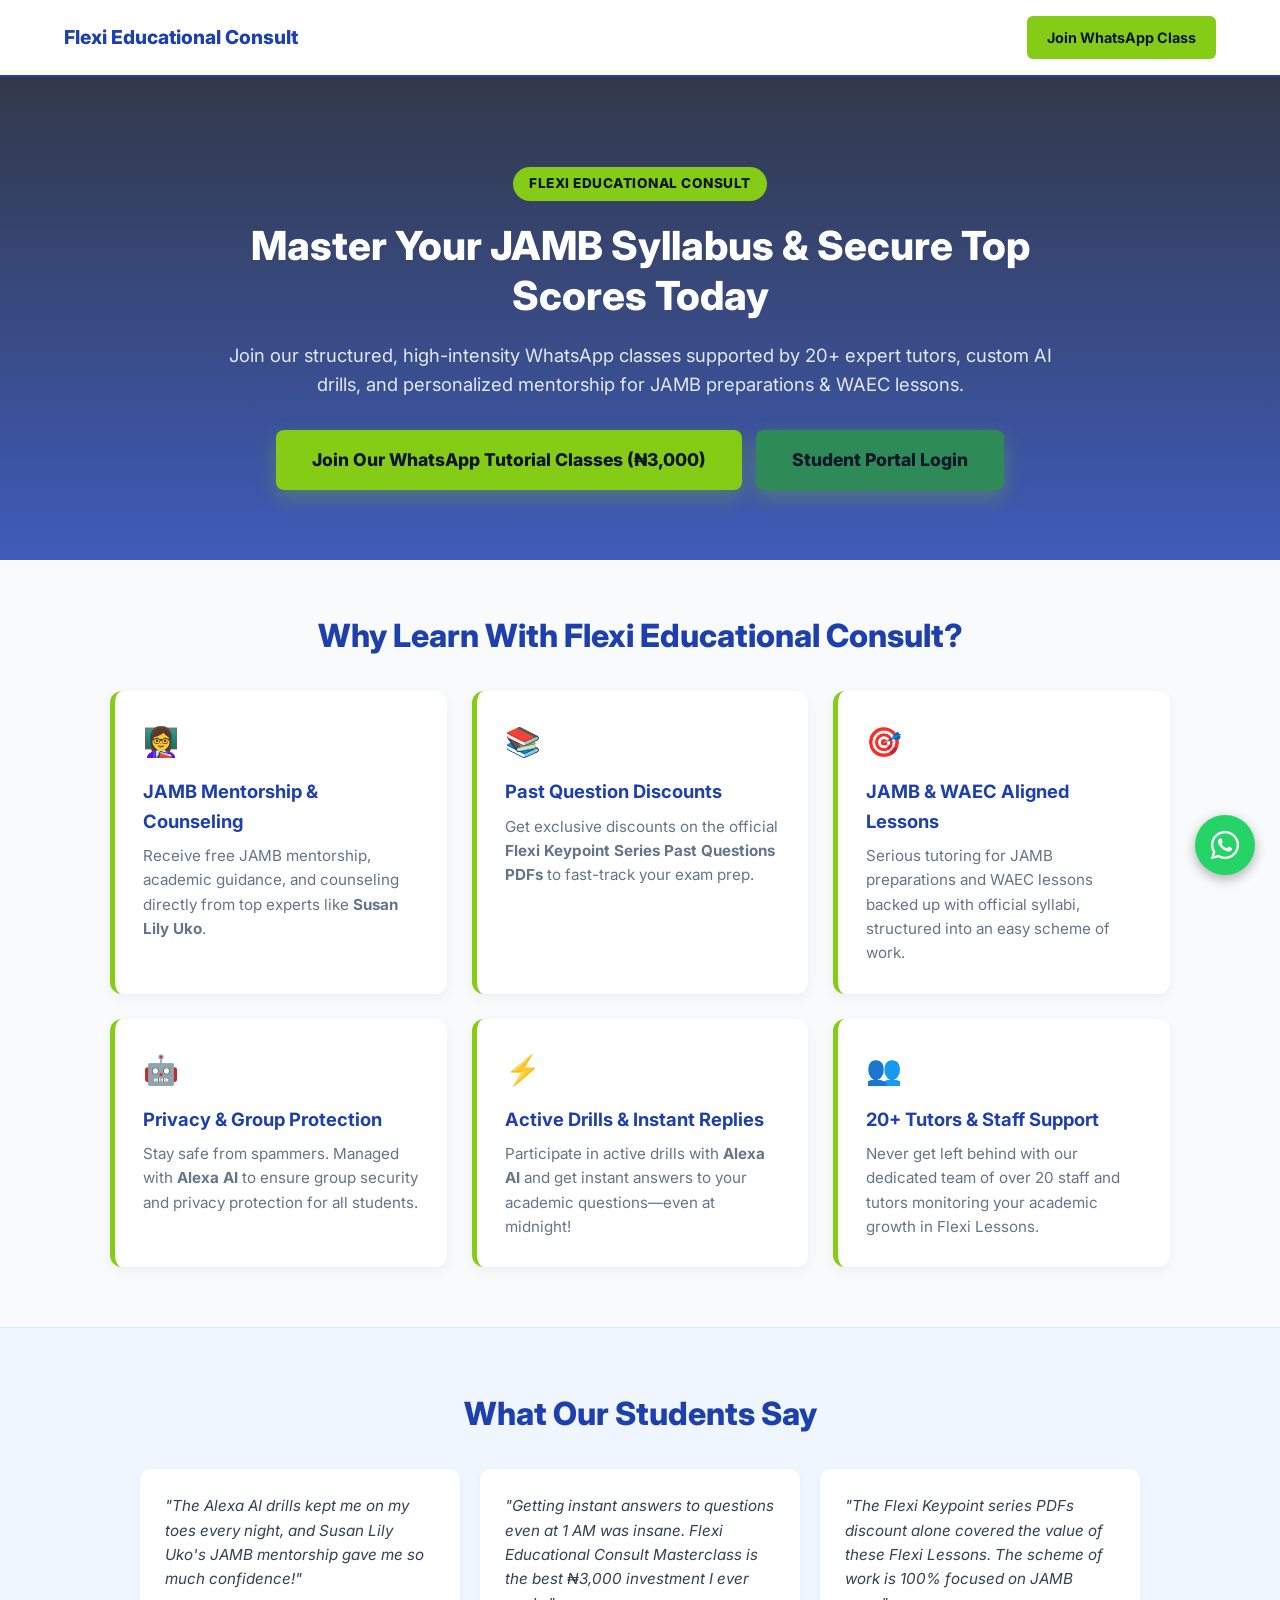
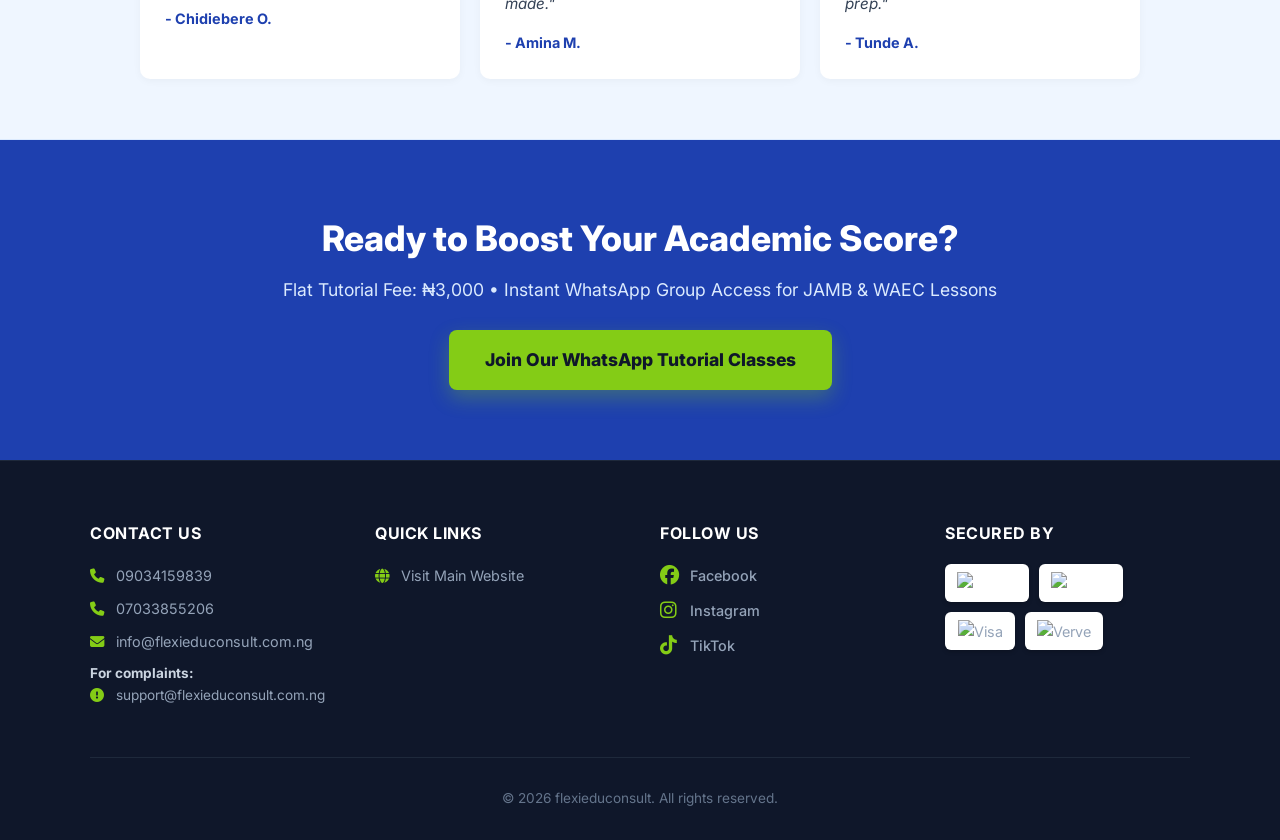
==== commit 347da421: "Recently updated" ====
--- a/index.html
+++ b/index.html
@@ -1,9 +1,542 @@
-<!doctype html>
-<html lang="en"><head><meta charset="utf-8"><meta name="viewport" content="width=device-width,initial-scale=1">
-<title>Welcome | Flexi Lessons</title><link rel="stylesheet" href="assets.css"></head><body>
-<main>
-<section class="hero"><span class="pill">Student learning portal</span><h1>Welcome to Flexi Lessons</h1>
-<p>Access your classes, track lesson progress, review CBT scores, record attendance and manage your profile from one portal.</p>
-<div class="actions"><a class="btn" href="login.html">Login / Create account</a><a class="btn secondary" href="dashboard.html">Open student portal</a></div></section>
-<section class="grid"><article class="card"><h2>My Classes</h2><p>Keep your class list and track completion.</p></article><article class="card"><h2>Progress</h2><p>Record lessons completed and see your overall progress.</p></article><article class="card"><h2>CBT Scores</h2><p>Keep a personal record of practice results.</p></article><article class="card"><h2>Attendance</h2><p>Review your attendance records.</p></article></section>
-</main><footer>Flexi Educational Consult · Student Portal</footer></body></html>
+<!DOCTYPE html>
+<html lang="en">
+<head>
+  <meta charset="UTF-8">
+  <meta name="viewport" content="width=device-width, initial-scale=1.0">
+
+  <!-- ================= PRIMARY SEO META TAGS ================= -->
+  <title>Flexi Educational Consult | JAMB & WAEC Preparation Masterclass</title>
+  <meta name="description" content="Join Flexi Educational Consult Masterclass for top-tier JAMB preparation, WAEC lessons, personalized JAMB mentorship, guidance and counseling, and AI-powered drills. Score higher with Flexi Lessons!">
+  <meta name="keywords" content="Flexi Educational Consult, Flexi Lessons, Flexi Educational Consult Masterclass, Flexi Educational Consult Lessons, JAMB Mentorship, Guidance and Counseling, JAMB preparations, JAMB prep, JAMB lessons, WAEC lessons, JAMB syllabus, JAMB exam prep Nigeria, Susan Lily Uko, WhatsApp online tutorial, Flexi Keypoint Series">
+  <meta name="author" content="Flexi Educational Consult">
+  <meta name="robots" content="index, follow">
+
+  <!-- Canonical URL -->
+  <link rel="canonical" href="https://flexieduconsult.com.ng">
+
+  <!-- ================= OPEN GRAPH / FACEBOOK / WHATSAPP META TAGS ================= -->
+  <meta property="og:type" content="website">
+  <meta property="og:url" content="https://flexieduconsult.com.ng">
+  <meta property="og:title" content="Flexi Educational Consult | JAMB & WAEC Online Tutorials">
+  <meta property="og:description" content="Master your JAMB & WAEC syllabus with Flexi Educational Consult Masterclass. Access expert tutors, AI drills, and personalized mentorship for just ₦3,000.">
+  <meta property="og:image" content="https://images.unsplash.com/photo-1522202176988-66273c2fd55f?auto=format&fit=crop&w=1200&q=80">
+
+  <!-- ================= TWITTER CARD META TAGS ================= -->
+  <meta name="twitter:card" content="summary_large_image">
+  <meta name="twitter:url" content="https://flexieduconsult.com.ng">
+  <meta name="twitter:title" content="Flexi Educational Consult | JAMB & WAEC Lessons">
+  <meta name="twitter:description" content="Boost your score in JAMB and WAEC exams with Flexi Lessons, AI drills, and top expert guidance.">
+  <meta name="twitter:image" content="https://images.unsplash.com/photo-1522202176988-66273c2fd55f?auto=format&fit=crop&w=1200&q=80">
+
+  <!-- Google Font (Inter) -->
+  <link href="https://fonts.googleapis.com/css2?family=Inter:wght@400;500;600;700;800&display=swap" rel="stylesheet">
+  <!-- FontAwesome for Social & Contact Icons -->
+  <link rel="stylesheet" href="https://cdnjs.cloudflare.com/ajax/libs/font-awesome/6.4.0/css/all.min.css">
+  
+  <style>
+    :root {
+      --primary-royal: #1e40af;       /* Royal Blue */
+      --primary-royal-dark: #1e3a8a;
+      --accent-lemon: #84cc16;        /* Lemon Green */
+      --accent-lemon-hover: #65a30d;
+      --dark-blue: #0f172a;           /* Dark Blue Footer */
+      --light-bg: #f8fafc;
+      --card-bg: #ffffff;
+      --text: #334155;
+      --text-muted: #64748b;
+    }
+
+    * {
+      box-sizing: border-box;
+      margin: 0;
+      padding: 0;
+      font-family: 'Inter', sans-serif;
+    }
+
+    body {
+      background-color: var(--light-bg);
+      color: var(--text);
+      line-height: 1.6;
+    }
+
+    /* --- NAVBAR --- */
+    .navbar {
+      background: var(--card-bg);
+      border-bottom: 2px solid var(--primary-royal);
+      padding: 16px 5%;
+      display: flex;
+      justify-content: space-between;
+      align-items: center;
+      position: sticky;
+      top: 0;
+      z-index: 100;
+    }
+
+    .brand {
+      font-weight: 800;
+      font-size: 1.2rem;
+      color: var(--primary-royal);
+    }
+
+    .nav-btn {
+      background: var(--accent-lemon);
+      color: var(--dark-blue);
+      padding: 10px 20px;
+      border-radius: 6px;
+      text-decoration: none;
+      font-weight: 700;
+      font-size: 0.9rem;
+      display: inline-block;
+      transition: background 0.2s;
+    }
+
+    .nav-btn:hover { background: var(--accent-lemon-hover); }
+
+    /* --- HERO BANNER (LOADED VIA IMAGE LINK) --- */
+    .hero {
+      position: relative;
+      background: linear-gradient(rgba(15, 23, 42, 0.85), rgba(30, 64, 175, 0.85)), 
+                  url('https://images.unsplash.com/photo-1522202176988-66273c2fd55f?auto=format&fit=crop&w=1200&q=80') center/cover no-repeat;
+      color: white;
+      text-align: center;
+      padding: 90px 20px 70px;
+    }
+
+    .hero-content {
+      max-width: 850px;
+      margin: 0 auto;
+    }
+
+    .badge {
+      background: var(--accent-lemon);
+      color: var(--dark-blue);
+      font-size: 0.85rem;
+      font-weight: 800;
+      padding: 6px 16px;
+      border-radius: 20px;
+      display: inline-block;
+      margin-bottom: 20px;
+      text-transform: uppercase;
+      letter-spacing: 0.5px;
+    }
+
+    .hero h1 {
+      font-size: 2.5rem;
+      font-weight: 800;
+      line-height: 1.25;
+      margin-bottom: 20px;
+    }
+
+    .hero p {
+      font-size: 1.15rem;
+      color: #e2e8f0;
+      margin-bottom: 30px;
+    }
+
+    .btn-main {
+      display: inline-block;
+      background: var(--accent-lemon);
+      color: var(--dark-blue);
+      font-size: 1.1rem;
+      font-weight: 800;
+      padding: 16px 36px;
+      border-radius: 8px;
+      text-decoration: none;
+      box-shadow: 0 8px 20px rgba(132, 204, 22, 0.3);
+      transition: transform 0.2s, background 0.2s;
+    }
+
+    .btn-main:hover {
+      transform: translateY(-2px);
+      background: var(--accent-lemon-hover);
+    }
+
+    /* --- FEATURES GRID --- */
+    .section-title {
+      text-align: center;
+      font-size: 2rem;
+      color: var(--primary-royal);
+      margin: 50px 20px 10px;
+      font-weight: 800;
+    }
+
+    .features {
+      max-width: 1100px;
+      margin: 30px auto 60px;
+      padding: 0 20px;
+      display: grid;
+      grid-template-columns: repeat(auto-fit, minmax(300px, 1fr));
+      gap: 25px;
+    }
+
+    .feature-card {
+      background: var(--card-bg);
+      padding: 28px;
+      border-radius: 12px;
+      border-left: 5px solid var(--accent-lemon);
+      box-shadow: 0 4px 12px rgba(0, 0, 0, 0.05);
+    }
+
+    .feature-icon {
+      font-size: 1.8rem;
+      margin-bottom: 12px;
+    }
+
+    .feature-card h3 {
+      color: var(--primary-royal);
+      font-size: 1.15rem;
+      margin-bottom: 8px;
+      font-weight: 700;
+    }
+
+    .feature-card p {
+      color: var(--text-muted);
+      font-size: 0.95rem;
+    }
+
+    /* --- TESTIMONIALS SECTION --- */
+    .testimonials-section {
+      background: #eff6ff;
+      padding: 60px 20px;
+      border-top: 1px solid #dbeafe;
+      border-bottom: 1px solid #dbeafe;
+    }
+
+    .testimonials-grid {
+      max-width: 1000px;
+      margin: 30px auto 0;
+      display: grid;
+      grid-template-columns: repeat(auto-fit, minmax(280px, 1fr));
+      gap: 20px;
+    }
+
+    .testimonial-card {
+      background: var(--card-bg);
+      padding: 25px;
+      border-radius: 10px;
+      box-shadow: 0 2px 8px rgba(0,0,0,0.04);
+    }
+
+    .testimonial-card p {
+      font-style: italic;
+      color: var(--text);
+      font-size: 0.95rem;
+      margin-bottom: 15px;
+    }
+
+    .student-name {
+      font-weight: 700;
+      color: var(--primary-royal);
+      font-size: 0.9rem;
+    }
+
+    /* --- CALL TO ACTION SECTION (BEFORE FOOTER) --- */
+    .cta-banner {
+      background: var(--primary-royal);
+      color: white;
+      text-align: center;
+      padding: 70px 20px;
+    }
+
+    .cta-banner h2 {
+      font-size: 2.2rem;
+      font-weight: 800;
+      margin-bottom: 10px;
+    }
+
+    .cta-banner p {
+      font-size: 1.1rem;
+      color: #dbeafe;
+      margin-bottom: 25px;
+    }
+
+    /* --- DARK BLUE FOOTER --- */
+    footer {
+      background-color: var(--dark-blue);
+      color: #94a3b8;
+      padding: 60px 5% 30px;
+      font-size: 0.9rem;
+      border-top: 1px solid #1e293b;
+    }
+
+    .footer-container {
+      max-width: 1100px;
+      margin: 0 auto;
+      display: grid;
+      grid-template-columns: repeat(auto-fit, minmax(200px, 1fr));
+      gap: 40px;
+      padding-bottom: 40px;
+      border-bottom: 1px solid #1e293b;
+    }
+
+    .footer-col h4 {
+      color: #ffffff;
+      font-size: 1rem;
+      font-weight: 700;
+      margin-bottom: 18px;
+      letter-spacing: 0.5px;
+    }
+
+    .footer-col ul {
+      list-style: none;
+    }
+
+    .footer-col ul li {
+      margin-bottom: 10px;
+    }
+
+    .footer-col a {
+      color: #94a3b8;
+      text-decoration: none;
+      transition: color 0.2s;
+    }
+
+    .footer-col a:hover {
+      color: var(--accent-lemon);
+    }
+
+    /* Social Icons Vertical */
+    .social-vertical {
+      display: flex;
+      flex-direction: column;
+      gap: 12px;
+    }
+
+    .social-link {
+      display: flex;
+      align-items: center;
+      gap: 10px;
+      font-weight: 500;
+    }
+
+    .social-link i {
+      font-size: 1.2rem;
+      width: 20px;
+      color: var(--accent-lemon);
+    }
+
+    /* Payment Logos Grid */
+    .payment-badges-grid {
+      display: flex;
+      flex-wrap: wrap;
+      gap: 10px;
+      margin-top: 10px;
+    }
+
+    .payment-card {
+      background: #ffffff;
+      padding: 6px 12px;
+      border-radius: 6px;
+      display: inline-flex;
+      align-items: center;
+      justify-content: center;
+      height: 38px;
+      min-width: 70px;
+      box-shadow: 0 2px 4px rgba(0,0,0,0.2);
+    }
+
+    .payment-card img {
+      max-height: 22px;
+      max-width: 60px;
+      object-fit: contain;
+    }
+
+    .footer-bottom {
+      text-align: center;
+      padding-top: 30px;
+      font-size: 0.85rem;
+      color: #64748b;
+    }
+
+    /* --- FLOATING WHATSAPP BUTTON --- */
+    .floating-whatsapp {
+      position: fixed;
+      bottom: 25px;
+      right: 25px;
+      background-color: #25d366;
+      color: white;
+      width: 60px;
+      height: 60px;
+      border-radius: 50%;
+      display: flex;
+      justify-content: center;
+      align-items: center;
+      font-size: 32px;
+      box-shadow: 0 4px 12px rgba(0,0,0,0.3);
+      z-index: 1000;
+      text-decoration: none;
+      transition: transform 0.2s;
+    }
+
+    .floating-whatsapp:hover {
+      transform: scale(1.1);
+    }
+  </style>
+</head>
+<body>
+
+  <!-- NAVBAR -->
+  <nav class="navbar">
+    <div class="brand">Flexi Educational Consult</div>
+    <!-- Links to Page 2 -->
+    <a href="page2.html" class="nav-btn">Join WhatsApp Class</a>
+  </nav>
+
+  <!-- HERO BANNER -->
+  <section class="hero">
+    <div class="hero-content">
+      <span class="badge">Flexi Educational Consult</span>
+      <h1>Master Your JAMB Syllabus & Secure Top Scores Today</h1>
+      <p>Join our structured, high-intensity WhatsApp classes supported by 20+ expert tutors, custom AI drills, and personalized mentorship for JAMB preparations & WAEC lessons.</p>
+      <!-- Links to Page 2 -->
+      <a href="page2.html" class="btn-main">Join Our WhatsApp Tutorial Classes (₦3,000)</a>
+      <a href="login.html" class="btn-main" style="margin-left:10px;background:#2e8b57">Student Portal Login</a>
+    </div>
+  </section>
+
+  <!-- FEATURES -->
+  <h2 class="section-title">Why Learn With Flexi Educational Consult?</h2>
+  <section class="features">
+    <div class="feature-card">
+      <div class="feature-icon">👩‍🏫</div>
+      <h3>JAMB Mentorship & Counseling</h3>
+      <p>Receive free JAMB mentorship, academic guidance, and counseling directly from top experts like <strong>Susan Lily Uko</strong>.</p>
+    </div>
+
+    <div class="feature-card">
+      <div class="feature-icon">📚</div>
+      <h3>Past Question Discounts</h3>
+      <p>Get exclusive discounts on the official <strong>Flexi Keypoint Series Past Questions PDFs</strong> to fast-track your exam prep.</p>
+    </div>
+
+    <div class="feature-card">
+      <div class="feature-icon">🎯</div>
+      <h3>JAMB & WAEC Aligned Lessons</h3>
+      <p>Serious tutoring for JAMB preparations and WAEC lessons backed up with official syllabi, structured into an easy scheme of work.</p>
+    </div>
+
+    <div class="feature-card">
+      <div class="feature-icon">🤖</div>
+      <h3>Privacy & Group Protection</h3>
+      <p>Stay safe from spammers. Managed with <strong>Alexa AI</strong> to ensure group security and privacy protection for all students.</p>
+    </div>
+
+    <div class="feature-card">
+      <div class="feature-icon">⚡</div>
+      <h3>Active Drills & Instant Replies</h3>
+      <p>Participate in active drills with <strong>Alexa AI</strong> and get instant answers to your academic questions—even at midnight!</p>
+    </div>
+
+    <div class="feature-card">
+      <div class="feature-icon">👥</div>
+      <h3>20+ Tutors & Staff Support</h3>
+      <p>Never get left behind with our dedicated team of over 20 staff and tutors monitoring your academic growth in Flexi Lessons.</p>
+    </div>
+  </section>
+
+  <!-- TESTIMONIALS -->
+  <section class="testimonials-section">
+    <h2 class="section-title" style="margin-top:0;">What Our Students Say</h2>
+    <div class="testimonials-grid">
+      <div class="testimonial-card">
+        <p>"The Alexa AI drills kept me on my toes every night, and Susan Lily Uko's JAMB mentorship gave me so much confidence!"</p>
+        <div class="student-name">- Chidiebere O.</div>
+      </div>
+      <div class="testimonial-card">
+        <p>"Getting instant answers to questions even at 1 AM was insane. Flexi Educational Consult Masterclass is the best ₦3,000 investment I ever made."</p>
+        <div class="student-name">- Amina M.</div>
+      </div>
+      <div class="testimonial-card">
+        <p>"The Flexi Keypoint series PDFs discount alone covered the value of these Flexi Lessons. The scheme of work is 100% focused on JAMB prep."</p>
+        <div class="student-name">- Tunde A.</div>
+      </div>
+    </div>
+  </section>
+
+  <!-- CALL TO ACTION SECTION (BEFORE FOOTER) -->
+  <section class="cta-banner">
+    <h2>Ready to Boost Your Academic Score?</h2>
+    <p>Flat Tutorial Fee: ₦3,000 • Instant WhatsApp Group Access for JAMB & WAEC Lessons</p>
+    <!-- Links to Page 2 -->
+    <a href="page2.html" class="btn-main">Join Our WhatsApp Tutorial Classes</a>
+  </section>
+
+  <!-- DARK BLUE FOOTER -->
+  <footer>
+    <div class="footer-container">
+      <!-- Contact Column -->
+      <div class="footer-col">
+        <h4>CONTACT US</h4>
+        <ul>
+          <li><i class="fa-solid fa-phone" style="color: var(--accent-lemon); margin-right: 8px;"></i> 09034159839</li>
+          <li><i class="fa-solid fa-phone" style="color: var(--accent-lemon); margin-right: 8px;"></i> 07033855206</li>
+          <li><i class="fa-solid fa-envelope" style="color: var(--accent-lemon); margin-right: 8px;"></i> <a href="mailto:info@flexieduconsult.com.ng">info@flexieduconsult.com.ng</a></li>
+          <li style="margin-top: 10px; font-size: 0.85rem; color: #cbd5e1;">
+            <strong>For complaints:</strong><br>
+            <i class="fa-solid fa-circle-exclamation" style="color: var(--accent-lemon); margin-right: 8px;"></i> 
+            <a href="mailto:support@flexieduconsult.com.ng">support@flexieduconsult.com.ng</a>
+          </li>
+        </ul>
+      </div>
+
+      <!-- Quick Links Column -->
+      <div class="footer-col">
+        <h4>QUICK LINKS</h4>
+        <ul>
+          <li>
+            <i class="fa-solid fa-globe" style="color: var(--accent-lemon); margin-right: 8px;"></i>
+            <a href="https://flexieduconsult.com.ng" target="_blank">Visit Main Website</a>
+          </li>
+        </ul>
+      </div>
+
+      <!-- Follow Us Column (Vertical Layout) -->
+      <div class="footer-col">
+        <h4>FOLLOW US</h4>
+        <div class="social-vertical">
+          <a href="https://www.facebook.com/profile.php?id=61589793118693" class="social-link"><i class="fa-brands fa-facebook"></i> Facebook</a>
+          <a href="https://www.instagram.com/flexieduconsult2000?igsh=MWxqZG9reGRlb3Z0ZQ==" class="social-link"><i class="fa-brands fa-instagram"></i> Instagram</a>
+          <a href="https://vm.tiktok.com/ZS9r7GfdDvykU-X6alu/" class="social-link"><i class="fa-brands fa-tiktok"></i> TikTok</a>
+        </div>
+      </div>
+
+      <!-- Security & Payment Logos -->
+      <div class="footer-col">
+        <h4>SECURED BY</h4>
+        <div class="payment-badges-grid">
+          <div class="payment-card">
+            <img src="https://upload.wikimedia.org/wikipedia/commons/0/0b/Paystack_Logo.png" alt="Paystack" />
+          </div>
+          <div class="payment-card">
+            <img src="https://upload.wikimedia.org/wikipedia/commons/2/2a/Mastercard-logo.svg" alt="MasterCard" />
+          </div>
+          <div class="payment-card">
+            <img src="https://i.postimg.cc/xTVQsDzb/web-184786300.jpg" alt="Visa" />
+          </div>
+          <div class="payment-card">
+            <img src="https://i.postimg.cc/W3ZKrzXt/images-(27).jpg" alt="Verve" />
+          </div>
+        </div>
+      </div>
+    </div>
+
+    <!-- Footer Copyright -->
+    <div class="footer-bottom">
+      &copy; <span id="year"></span> flexieduconsult. All rights reserved.
+    </div>
+  </footer>
+
+  <!-- FLOATING WHATSAPP BUTTON -->
+  <a href="https://wa.me/2349034159839?text=Hello%20Flexi%20Educational%20Consult,%20I%20want%20to%20enquire%20about%20the%20WhatsApp%20classes" 
+     class="floating-whatsapp" 
+     target="_blank" 
+     title="Chat with Flexi Educational Consult">
+    <i class="fa-brands fa-whatsapp"></i>
+  </a>
+
+  <script>
+    // Automatically set current year in footer
+    document.getElementById('year').textContent = new Date().getFullYear();
+  </script>
+</body>
+</html>
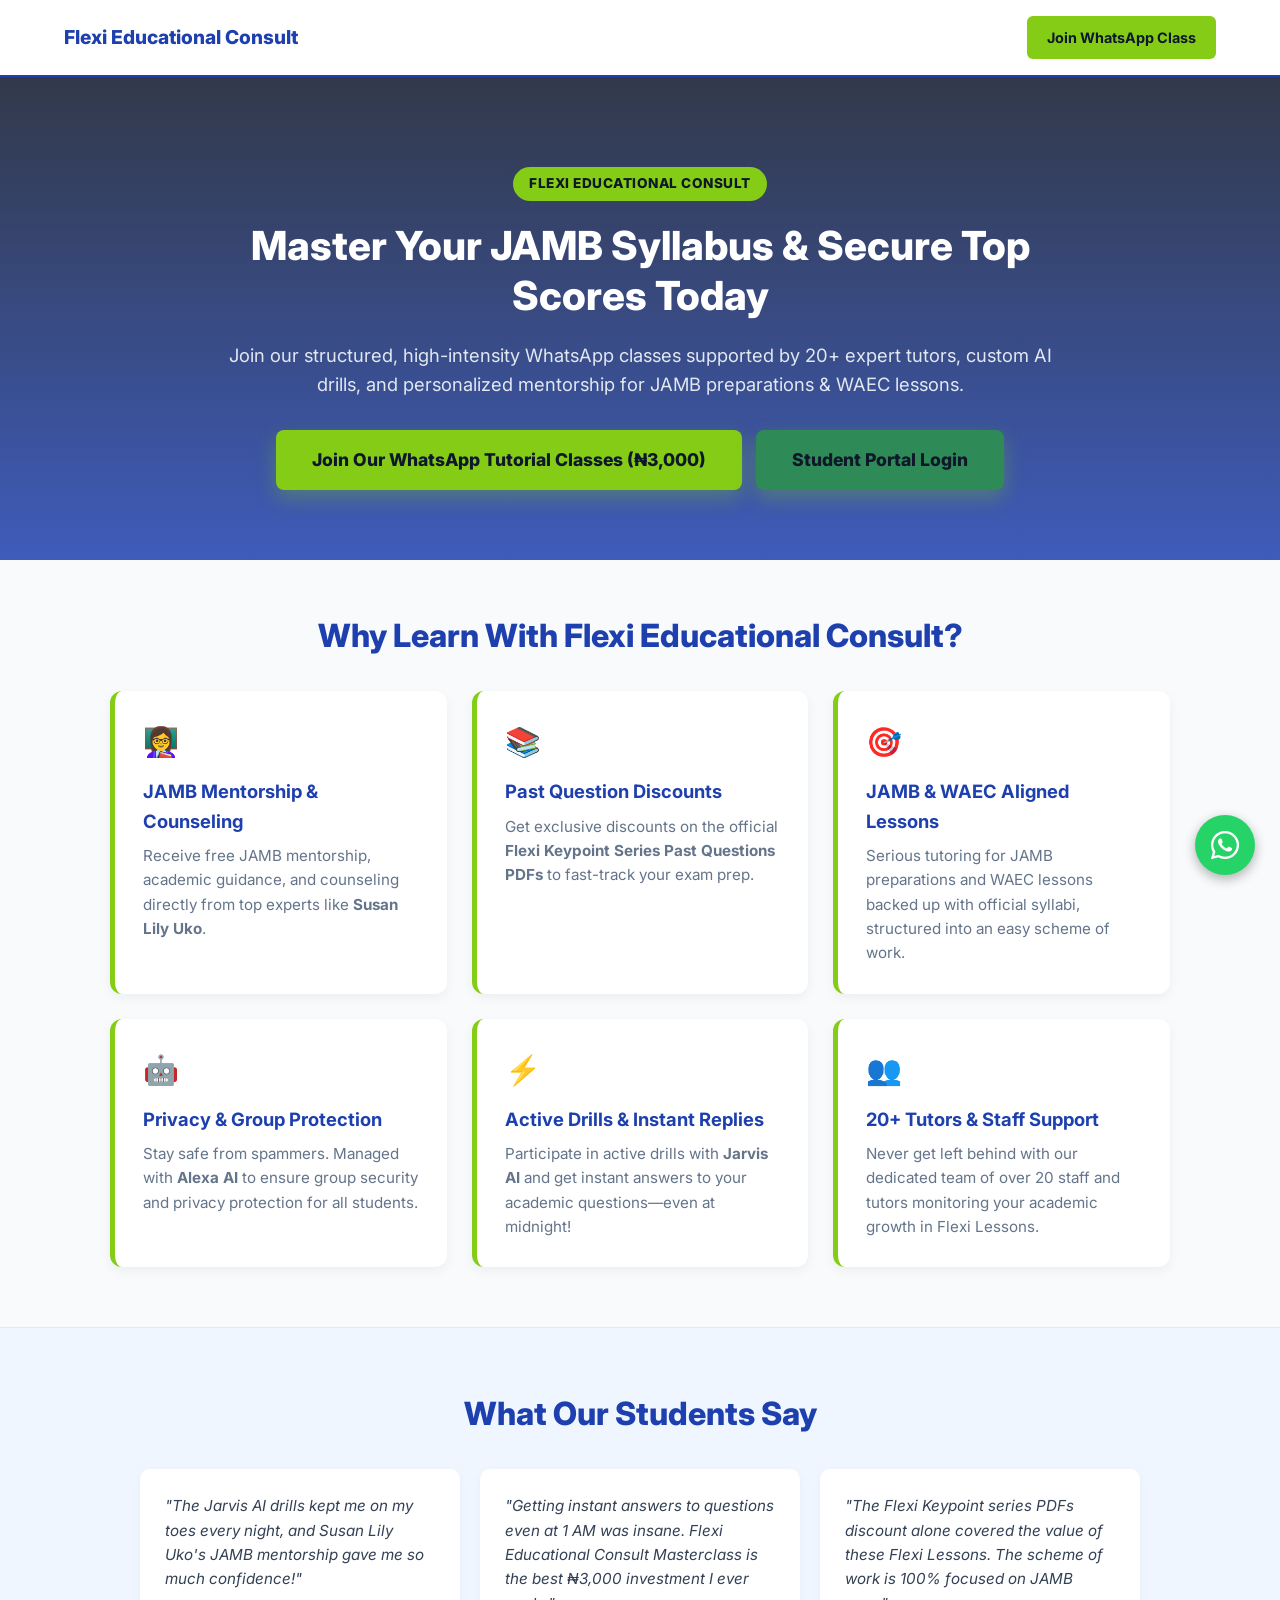
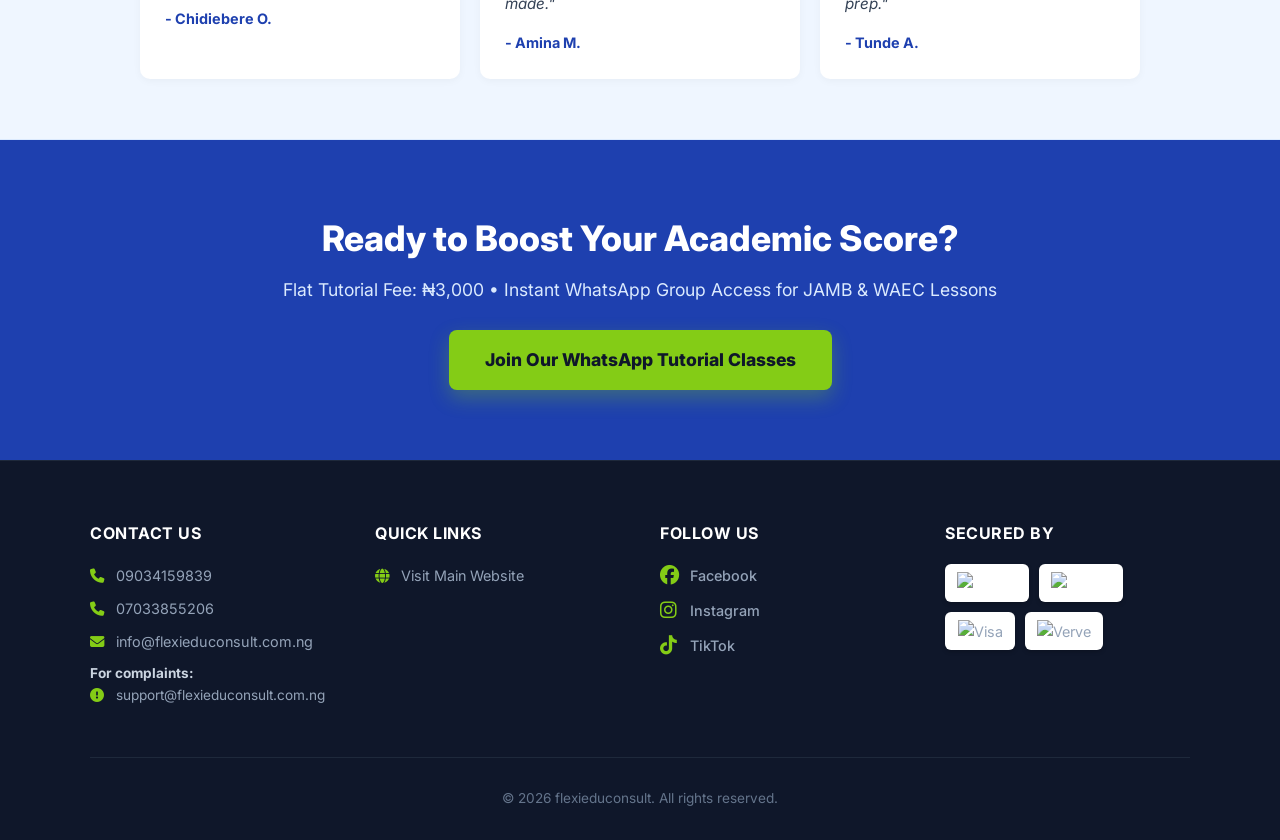
==== commit 6bd74e5e: "Replace 'Alexa AI' with 'Jarvis AI' in text" ====
--- a/index.html
+++ b/index.html
@@ -424,7 +424,7 @@
     <div class="feature-card">
       <div class="feature-icon">⚡</div>
       <h3>Active Drills & Instant Replies</h3>
-      <p>Participate in active drills with <strong>Alexa AI</strong> and get instant answers to your academic questions—even at midnight!</p>
+      <p>Participate in active drills with <strong>Jarvis AI</strong> and get instant answers to your academic questions—even at midnight!</p>
     </div>
 
     <div class="feature-card">
@@ -439,7 +439,7 @@
     <h2 class="section-title" style="margin-top:0;">What Our Students Say</h2>
     <div class="testimonials-grid">
       <div class="testimonial-card">
-        <p>"The Alexa AI drills kept me on my toes every night, and Susan Lily Uko's JAMB mentorship gave me so much confidence!"</p>
+        <p>"The Jarvis AI drills kept me on my toes every night, and Susan Lily Uko's JAMB mentorship gave me so much confidence!"</p>
         <div class="student-name">- Chidiebere O.</div>
       </div>
       <div class="testimonial-card">
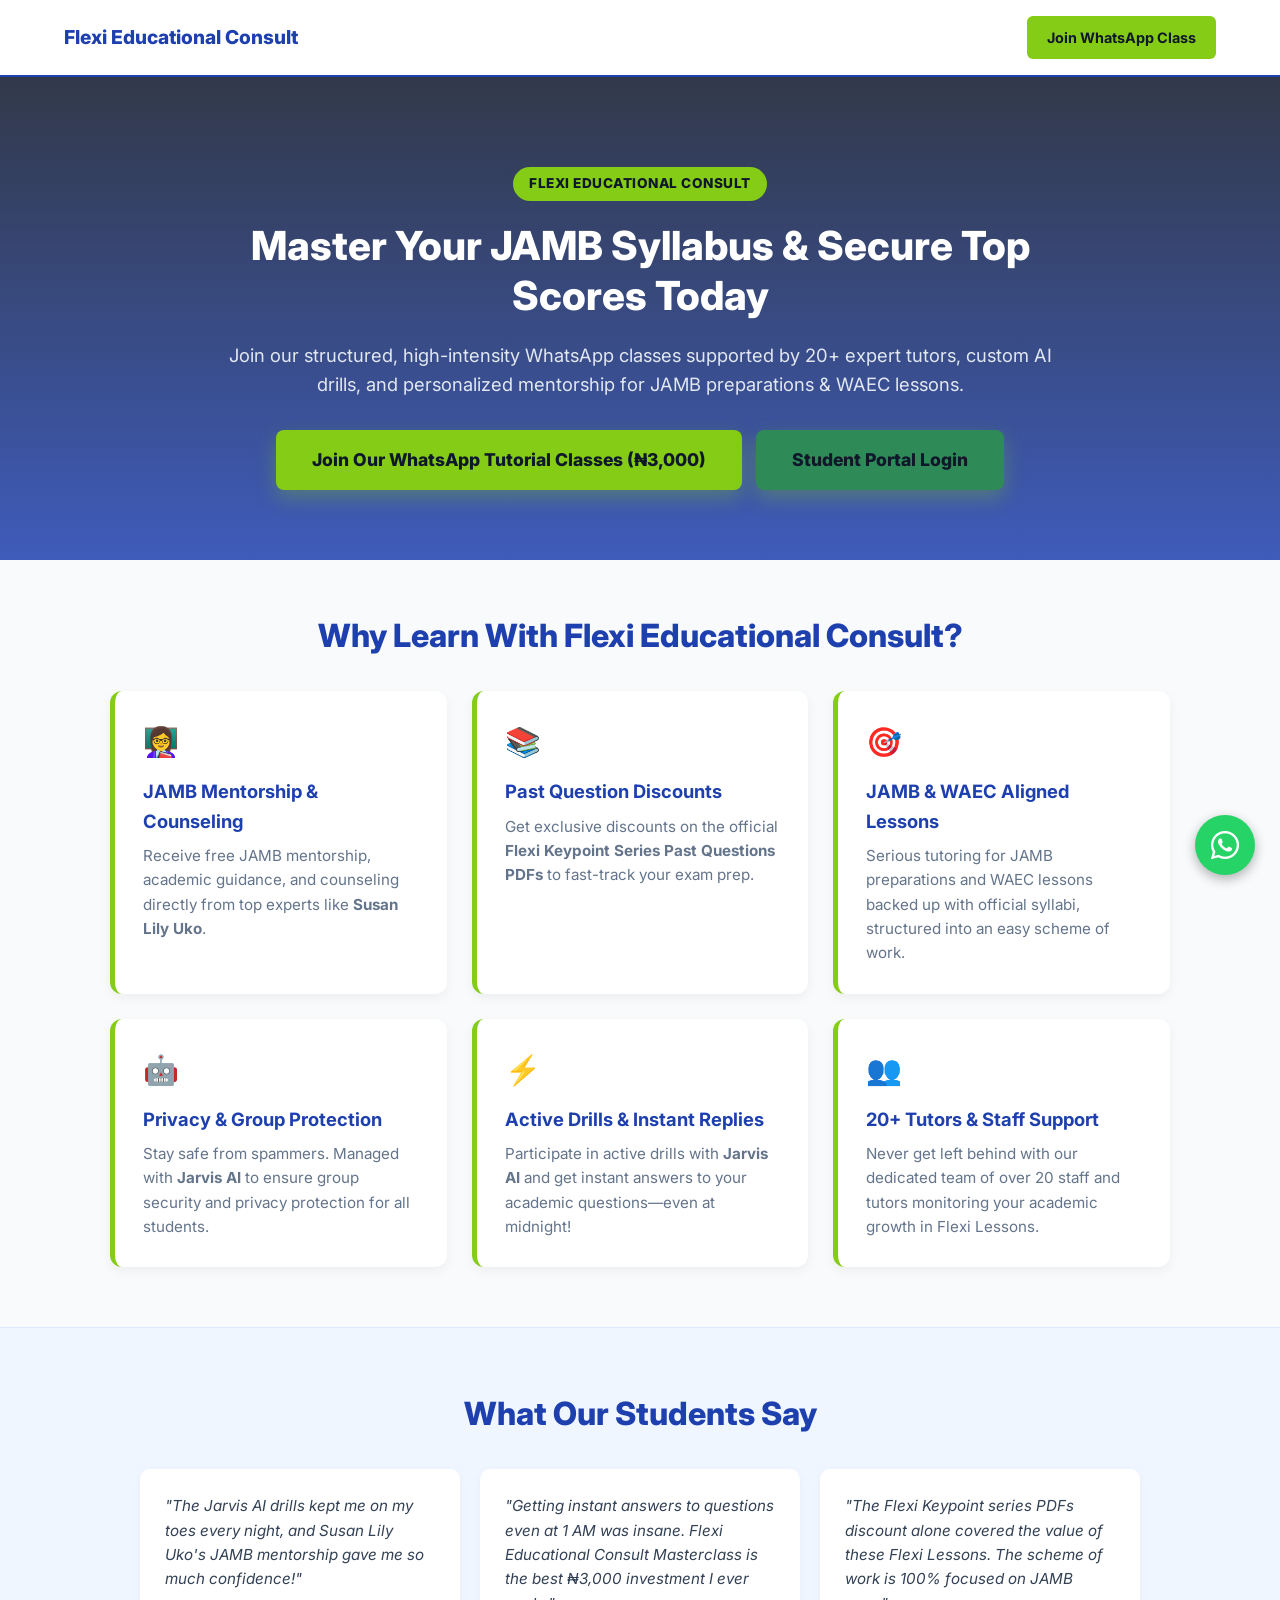
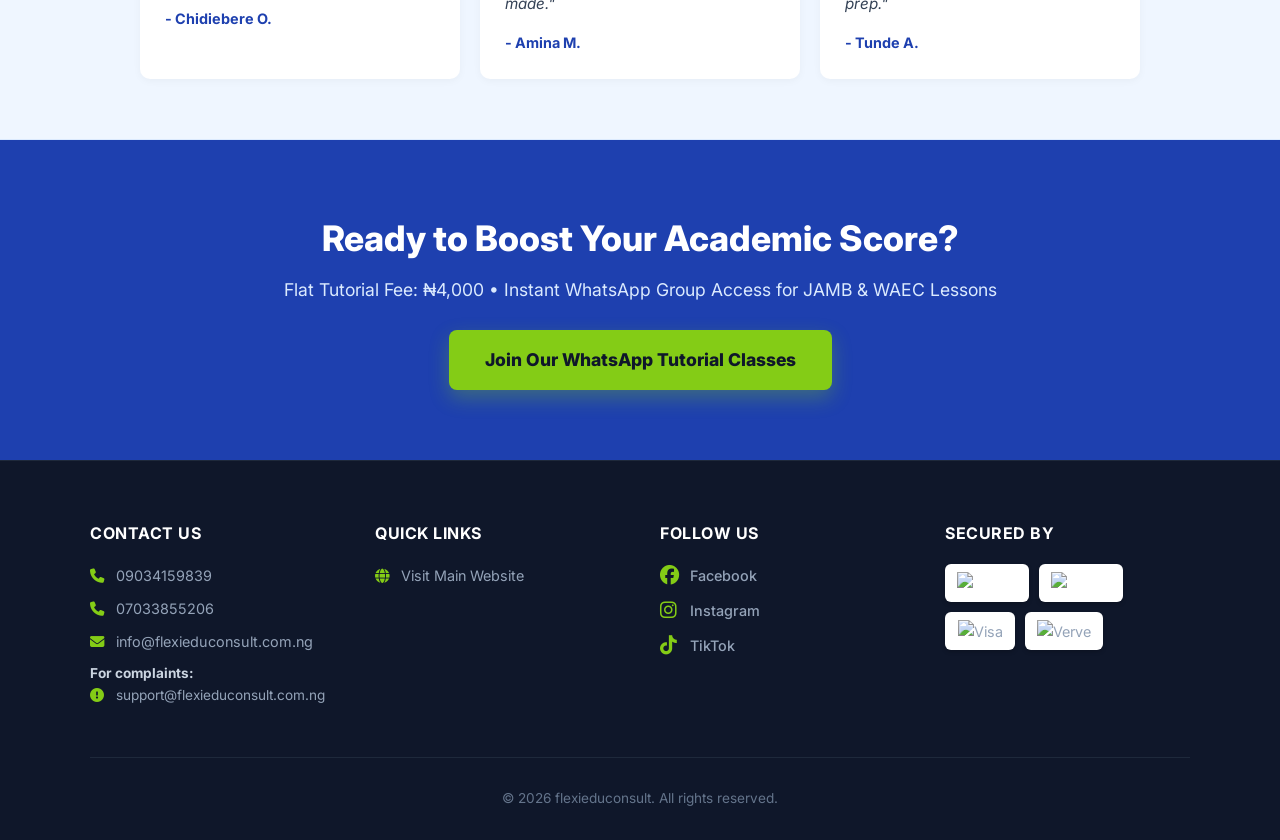
==== commit d533b295: "Update AI reference and tutorial fee in index.html" ====
--- a/index.html
+++ b/index.html
@@ -418,7 +418,7 @@
     <div class="feature-card">
       <div class="feature-icon">🤖</div>
       <h3>Privacy & Group Protection</h3>
-      <p>Stay safe from spammers. Managed with <strong>Alexa AI</strong> to ensure group security and privacy protection for all students.</p>
+      <p>Stay safe from spammers. Managed with <strong>Jarvis AI</strong> to ensure group security and privacy protection for all students.</p>
     </div>
 
     <div class="feature-card">
@@ -456,7 +456,7 @@
   <!-- CALL TO ACTION SECTION (BEFORE FOOTER) -->
   <section class="cta-banner">
     <h2>Ready to Boost Your Academic Score?</h2>
-    <p>Flat Tutorial Fee: ₦3,000 • Instant WhatsApp Group Access for JAMB & WAEC Lessons</p>
+    <p>Flat Tutorial Fee: ₦4,000 • Instant WhatsApp Group Access for JAMB & WAEC Lessons</p>
     <!-- Links to Page 2 -->
     <a href="page2.html" class="btn-main">Join Our WhatsApp Tutorial Classes</a>
   </section>
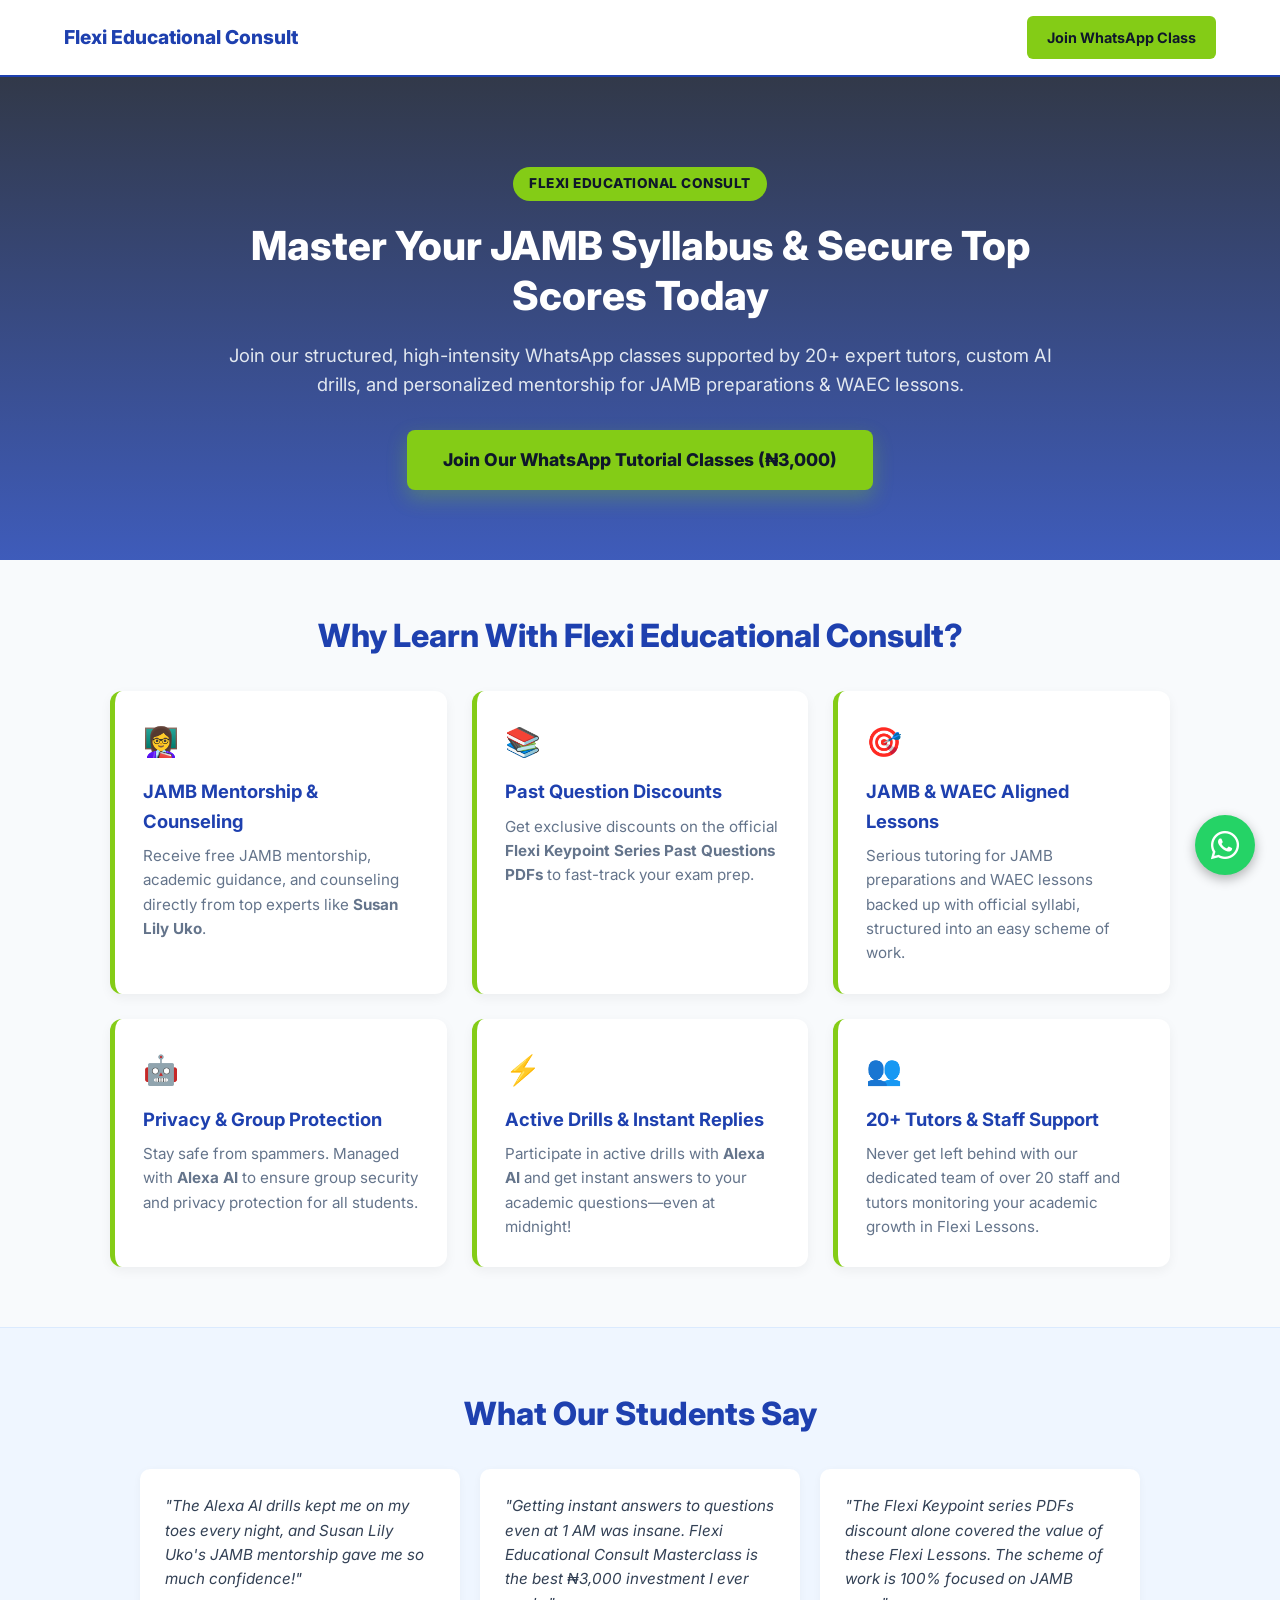
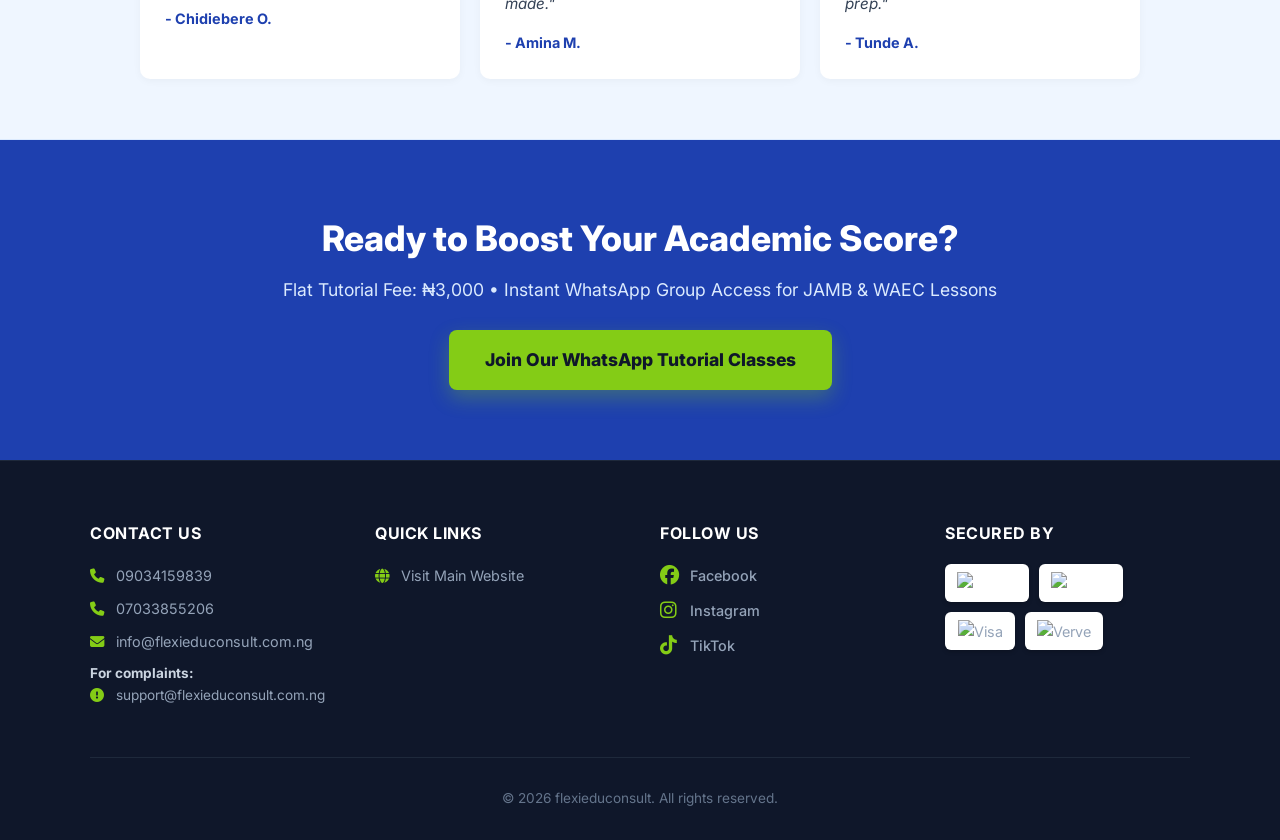
==== commit f83014d6: "Recently updated" ====
--- a/index.html
+++ b/index.html
@@ -390,7 +390,6 @@
       <p>Join our structured, high-intensity WhatsApp classes supported by 20+ expert tutors, custom AI drills, and personalized mentorship for JAMB preparations & WAEC lessons.</p>
       <!-- Links to Page 2 -->
       <a href="page2.html" class="btn-main">Join Our WhatsApp Tutorial Classes (₦3,000)</a>
-      <a href="login.html" class="btn-main" style="margin-left:10px;background:#2e8b57">Student Portal Login</a>
     </div>
   </section>
 
@@ -418,13 +417,13 @@
     <div class="feature-card">
       <div class="feature-icon">🤖</div>
       <h3>Privacy & Group Protection</h3>
-      <p>Stay safe from spammers. Managed with <strong>Jarvis AI</strong> to ensure group security and privacy protection for all students.</p>
+      <p>Stay safe from spammers. Managed with <strong>Alexa AI</strong> to ensure group security and privacy protection for all students.</p>
     </div>
 
     <div class="feature-card">
       <div class="feature-icon">⚡</div>
       <h3>Active Drills & Instant Replies</h3>
-      <p>Participate in active drills with <strong>Jarvis AI</strong> and get instant answers to your academic questions—even at midnight!</p>
+      <p>Participate in active drills with <strong>Alexa AI</strong> and get instant answers to your academic questions—even at midnight!</p>
     </div>
 
     <div class="feature-card">
@@ -439,7 +438,7 @@
     <h2 class="section-title" style="margin-top:0;">What Our Students Say</h2>
     <div class="testimonials-grid">
       <div class="testimonial-card">
-        <p>"The Jarvis AI drills kept me on my toes every night, and Susan Lily Uko's JAMB mentorship gave me so much confidence!"</p>
+        <p>"The Alexa AI drills kept me on my toes every night, and Susan Lily Uko's JAMB mentorship gave me so much confidence!"</p>
         <div class="student-name">- Chidiebere O.</div>
       </div>
       <div class="testimonial-card">
@@ -456,7 +455,7 @@
   <!-- CALL TO ACTION SECTION (BEFORE FOOTER) -->
   <section class="cta-banner">
     <h2>Ready to Boost Your Academic Score?</h2>
-    <p>Flat Tutorial Fee: ₦4,000 • Instant WhatsApp Group Access for JAMB & WAEC Lessons</p>
+    <p>Flat Tutorial Fee: ₦3,000 • Instant WhatsApp Group Access for JAMB & WAEC Lessons</p>
     <!-- Links to Page 2 -->
     <a href="page2.html" class="btn-main">Join Our WhatsApp Tutorial Classes</a>
   </section>
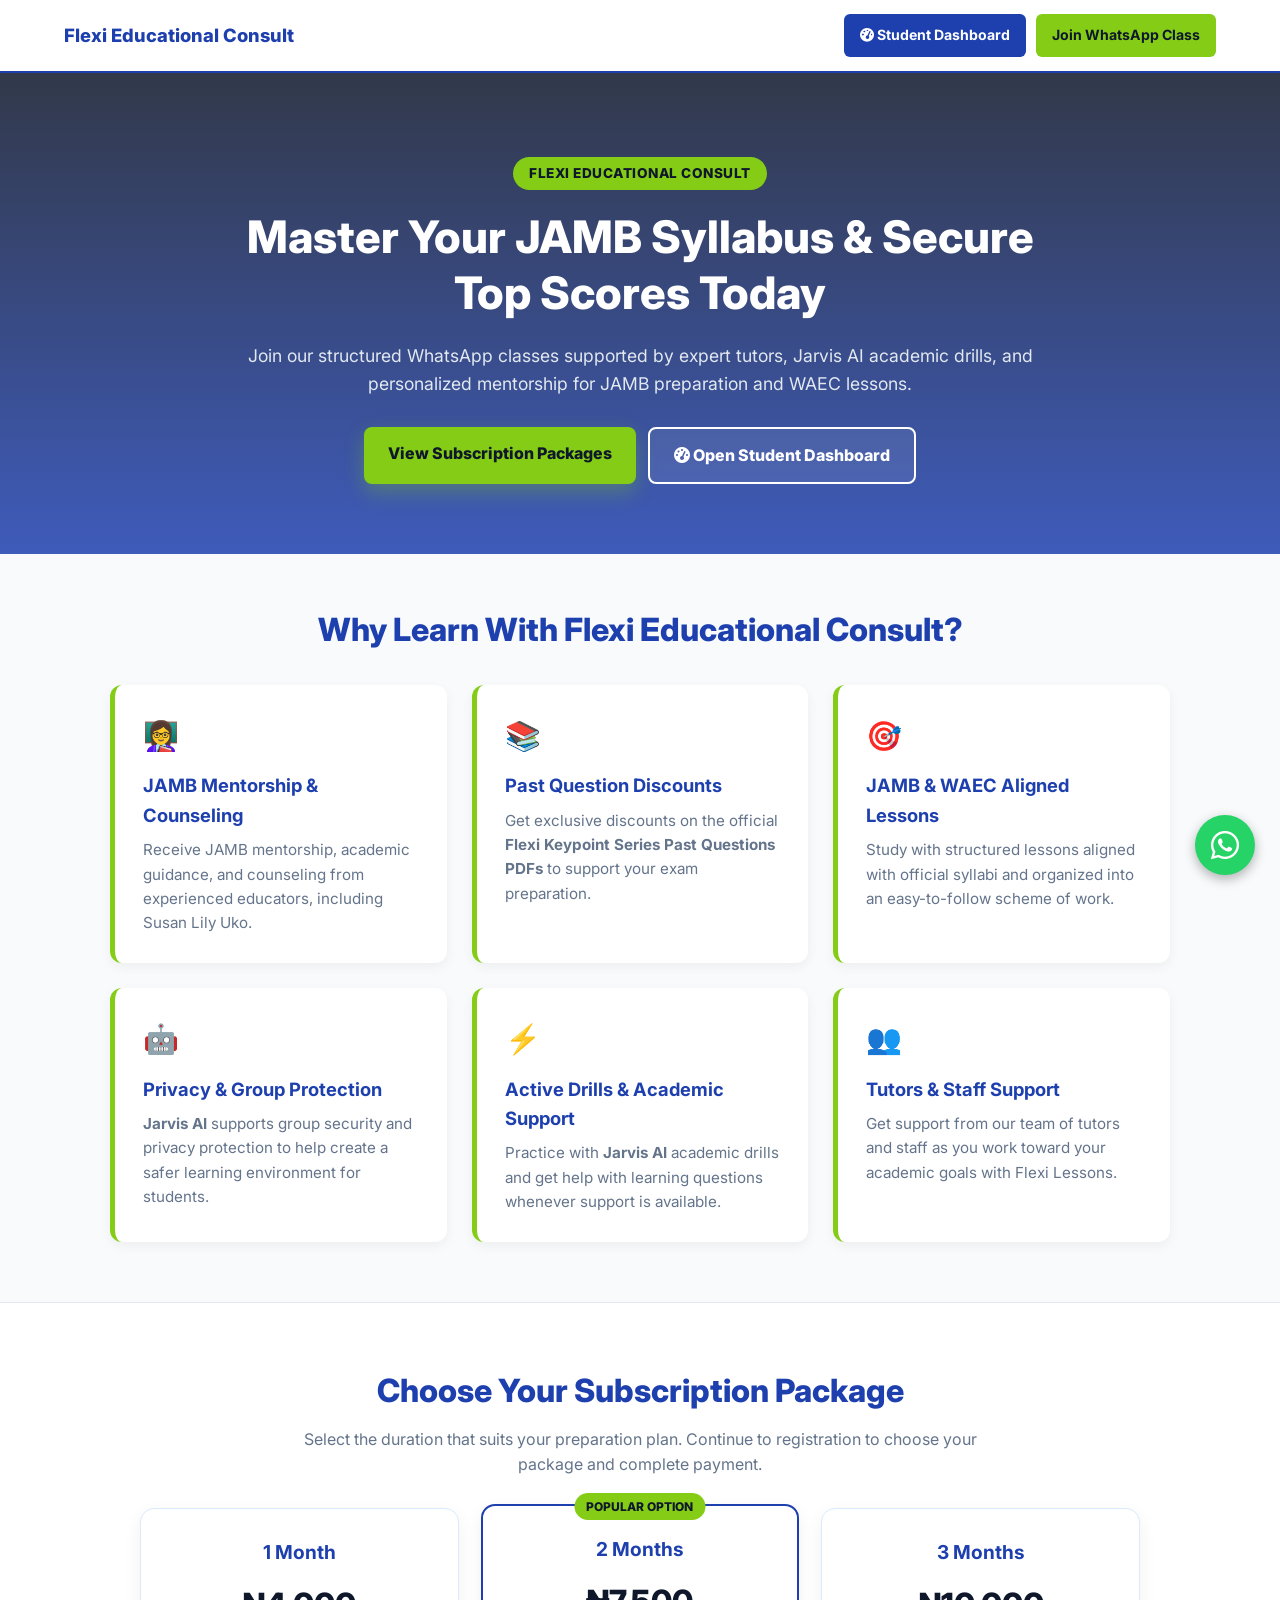
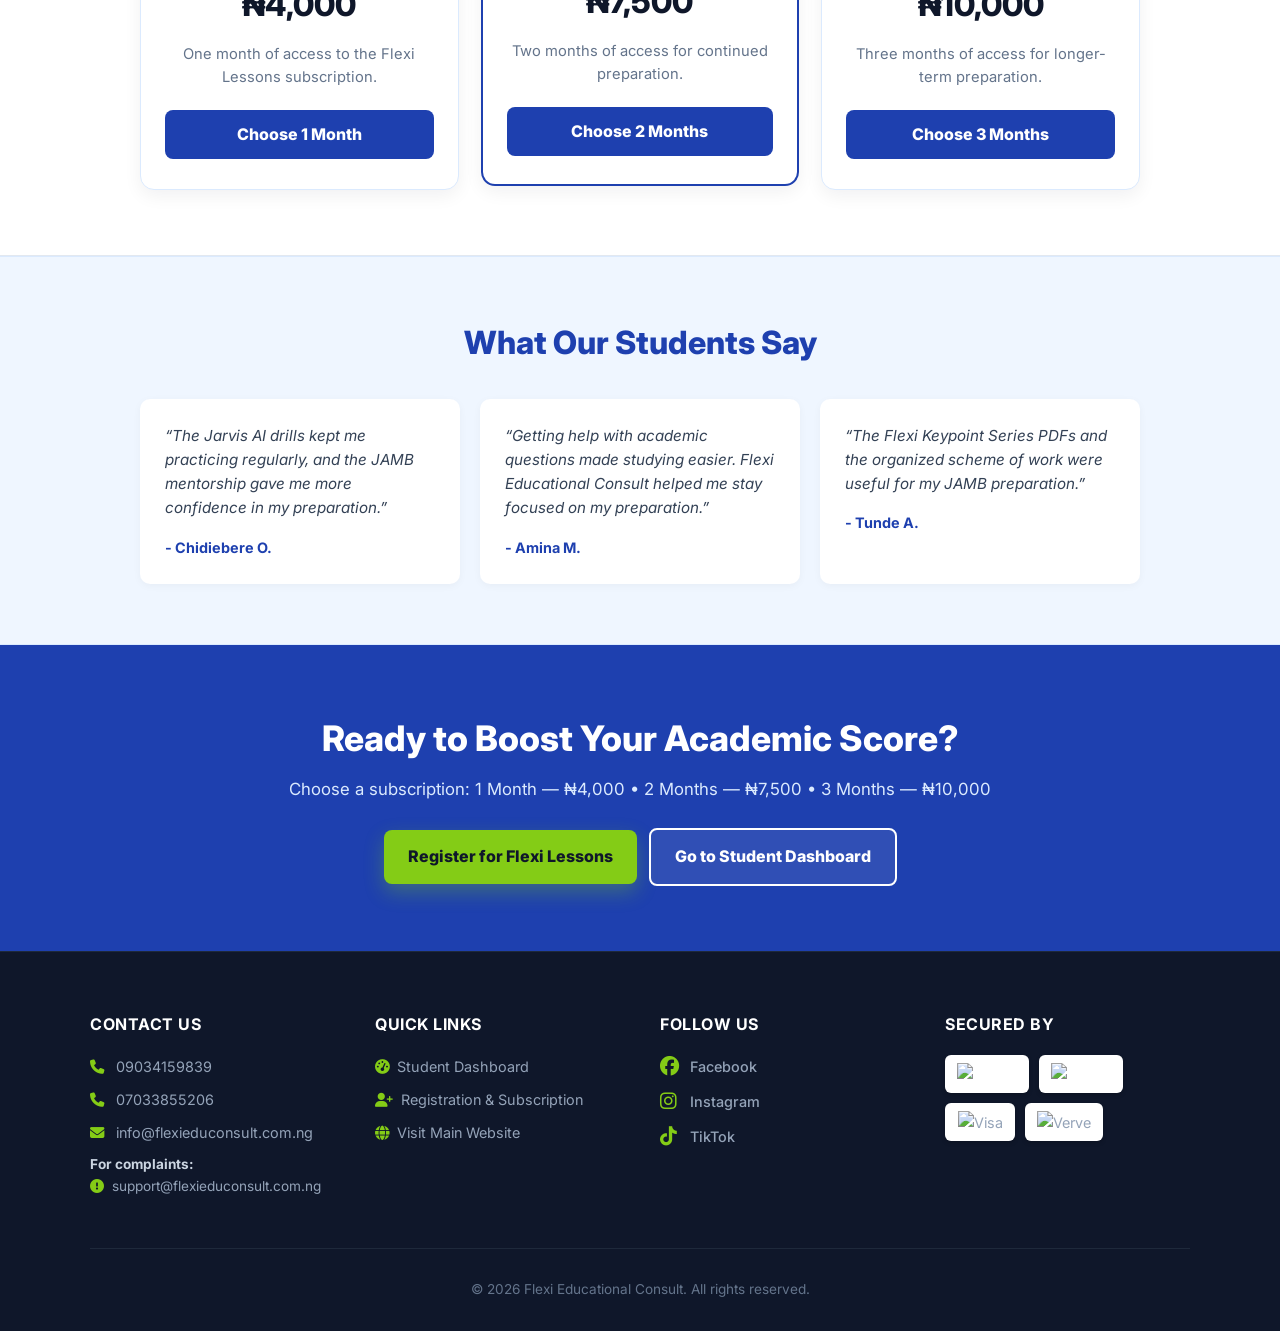
==== commit df35f5d1: "Revise SEO meta tags and improve content structure Updated SEO meta tags and improved content for cl" ====
--- a/index.html
+++ b/index.html
@@ -3,539 +3,193 @@
 <head>
   <meta charset="UTF-8">
   <meta name="viewport" content="width=device-width, initial-scale=1.0">
-
-  <!-- ================= PRIMARY SEO META TAGS ================= -->
-  <title>Flexi Educational Consult | JAMB & WAEC Preparation Masterclass</title>
-  <meta name="description" content="Join Flexi Educational Consult Masterclass for top-tier JAMB preparation, WAEC lessons, personalized JAMB mentorship, guidance and counseling, and AI-powered drills. Score higher with Flexi Lessons!">
-  <meta name="keywords" content="Flexi Educational Consult, Flexi Lessons, Flexi Educational Consult Masterclass, Flexi Educational Consult Lessons, JAMB Mentorship, Guidance and Counseling, JAMB preparations, JAMB prep, JAMB lessons, WAEC lessons, JAMB syllabus, JAMB exam prep Nigeria, Susan Lily Uko, WhatsApp online tutorial, Flexi Keypoint Series">
+  <meta name="theme-color" content="#1e40af">
+  <title>Flexi Educational Consult | JAMB &amp; WAEC Preparation Masterclass</title>
+  <meta name="description" content="Join Flexi Educational Consult for JAMB and WAEC preparation, expert tutoring, personalized mentorship, and Jarvis AI-powered academic drills. Choose a 1-month, 2-month, or 3-month subscription.">
+  <meta name="keywords" content="Flexi Educational Consult, Flexi Lessons, JAMB Mentorship, Guidance and Counseling, JAMB preparation, WAEC lessons, JAMB syllabus, Jarvis AI, WhatsApp online tutorial, Flexi Keypoint Series">
   <meta name="author" content="Flexi Educational Consult">
   <meta name="robots" content="index, follow">
-
-  <!-- Canonical URL -->
   <link rel="canonical" href="https://flexieduconsult.com.ng">
-
-  <!-- ================= OPEN GRAPH / FACEBOOK / WHATSAPP META TAGS ================= -->
   <meta property="og:type" content="website">
   <meta property="og:url" content="https://flexieduconsult.com.ng">
-  <meta property="og:title" content="Flexi Educational Consult | JAMB & WAEC Online Tutorials">
-  <meta property="og:description" content="Master your JAMB & WAEC syllabus with Flexi Educational Consult Masterclass. Access expert tutors, AI drills, and personalized mentorship for just ₦3,000.">
-  <meta property="og:image" content="https://images.unsplash.com/photo-1522202176988-66273c2fd55f?auto=format&fit=crop&w=1200&q=80">
-
-  <!-- ================= TWITTER CARD META TAGS ================= -->
+  <meta property="og:title" content="Flexi Educational Consult | JAMB &amp; WAEC Online Tutorials">
+  <meta property="og:description" content="Prepare for JAMB and WAEC with expert tutors, Jarvis AI academic drills, and personalized mentorship. Choose a subscription package that works for you.">
+  <meta property="og:image" content="https://images.unsplash.com/photo-1522202176988-66273c2fd55f?auto=format&amp;fit=crop&amp;w=1200&amp;q=80">
   <meta name="twitter:card" content="summary_large_image">
   <meta name="twitter:url" content="https://flexieduconsult.com.ng">
-  <meta name="twitter:title" content="Flexi Educational Consult | JAMB & WAEC Lessons">
-  <meta name="twitter:description" content="Boost your score in JAMB and WAEC exams with Flexi Lessons, AI drills, and top expert guidance.">
-  <meta name="twitter:image" content="https://images.unsplash.com/photo-1522202176988-66273c2fd55f?auto=format&fit=crop&w=1200&q=80">
-
-  <!-- Google Font (Inter) -->
+  <meta name="twitter:title" content="Flexi Educational Consult | JAMB &amp; WAEC Lessons">
+  <meta name="twitter:description" content="Prepare for JAMB and WAEC with Flexi Lessons, Jarvis AI drills, and expert guidance. Choose a subscription package.">
+  <meta name="twitter:image" content="https://images.unsplash.com/photo-1522202176988-66273c2fd55f?auto=format&amp;fit=crop&amp;w=1200&amp;q=80">
   <link href="https://fonts.googleapis.com/css2?family=Inter:wght@400;500;600;700;800&display=swap" rel="stylesheet">
-  <!-- FontAwesome for Social & Contact Icons -->
   <link rel="stylesheet" href="https://cdnjs.cloudflare.com/ajax/libs/font-awesome/6.4.0/css/all.min.css">
-  
   <style>
-    :root {
-      --primary-royal: #1e40af;       /* Royal Blue */
-      --primary-royal-dark: #1e3a8a;
-      --accent-lemon: #84cc16;        /* Lemon Green */
-      --accent-lemon-hover: #65a30d;
-      --dark-blue: #0f172a;           /* Dark Blue Footer */
-      --light-bg: #f8fafc;
-      --card-bg: #ffffff;
-      --text: #334155;
-      --text-muted: #64748b;
-    }
-
-    * {
-      box-sizing: border-box;
-      margin: 0;
-      padding: 0;
-      font-family: 'Inter', sans-serif;
-    }
-
-    body {
-      background-color: var(--light-bg);
-      color: var(--text);
-      line-height: 1.6;
-    }
-
-    /* --- NAVBAR --- */
-    .navbar {
-      background: var(--card-bg);
-      border-bottom: 2px solid var(--primary-royal);
-      padding: 16px 5%;
-      display: flex;
-      justify-content: space-between;
-      align-items: center;
-      position: sticky;
-      top: 0;
-      z-index: 100;
-    }
-
-    .brand {
-      font-weight: 800;
-      font-size: 1.2rem;
-      color: var(--primary-royal);
-    }
-
-    .nav-btn {
-      background: var(--accent-lemon);
-      color: var(--dark-blue);
-      padding: 10px 20px;
-      border-radius: 6px;
-      text-decoration: none;
-      font-weight: 700;
-      font-size: 0.9rem;
-      display: inline-block;
-      transition: background 0.2s;
-    }
-
-    .nav-btn:hover { background: var(--accent-lemon-hover); }
-
-    /* --- HERO BANNER (LOADED VIA IMAGE LINK) --- */
-    .hero {
-      position: relative;
-      background: linear-gradient(rgba(15, 23, 42, 0.85), rgba(30, 64, 175, 0.85)), 
-                  url('https://images.unsplash.com/photo-1522202176988-66273c2fd55f?auto=format&fit=crop&w=1200&q=80') center/cover no-repeat;
-      color: white;
-      text-align: center;
-      padding: 90px 20px 70px;
-    }
-
-    .hero-content {
-      max-width: 850px;
-      margin: 0 auto;
-    }
-
-    .badge {
-      background: var(--accent-lemon);
-      color: var(--dark-blue);
-      font-size: 0.85rem;
-      font-weight: 800;
-      padding: 6px 16px;
-      border-radius: 20px;
-      display: inline-block;
-      margin-bottom: 20px;
-      text-transform: uppercase;
-      letter-spacing: 0.5px;
-    }
-
-    .hero h1 {
-      font-size: 2.5rem;
-      font-weight: 800;
-      line-height: 1.25;
-      margin-bottom: 20px;
-    }
-
-    .hero p {
-      font-size: 1.15rem;
-      color: #e2e8f0;
-      margin-bottom: 30px;
-    }
-
-    .btn-main {
-      display: inline-block;
-      background: var(--accent-lemon);
-      color: var(--dark-blue);
-      font-size: 1.1rem;
-      font-weight: 800;
-      padding: 16px 36px;
-      border-radius: 8px;
-      text-decoration: none;
-      box-shadow: 0 8px 20px rgba(132, 204, 22, 0.3);
-      transition: transform 0.2s, background 0.2s;
-    }
-
-    .btn-main:hover {
-      transform: translateY(-2px);
-      background: var(--accent-lemon-hover);
-    }
-
-    /* --- FEATURES GRID --- */
-    .section-title {
-      text-align: center;
-      font-size: 2rem;
-      color: var(--primary-royal);
-      margin: 50px 20px 10px;
-      font-weight: 800;
-    }
-
-    .features {
-      max-width: 1100px;
-      margin: 30px auto 60px;
-      padding: 0 20px;
-      display: grid;
-      grid-template-columns: repeat(auto-fit, minmax(300px, 1fr));
-      gap: 25px;
-    }
-
-    .feature-card {
-      background: var(--card-bg);
-      padding: 28px;
-      border-radius: 12px;
-      border-left: 5px solid var(--accent-lemon);
-      box-shadow: 0 4px 12px rgba(0, 0, 0, 0.05);
-    }
-
-    .feature-icon {
-      font-size: 1.8rem;
-      margin-bottom: 12px;
-    }
-
-    .feature-card h3 {
-      color: var(--primary-royal);
-      font-size: 1.15rem;
-      margin-bottom: 8px;
-      font-weight: 700;
-    }
-
-    .feature-card p {
-      color: var(--text-muted);
-      font-size: 0.95rem;
-    }
-
-    /* --- TESTIMONIALS SECTION --- */
-    .testimonials-section {
-      background: #eff6ff;
-      padding: 60px 20px;
-      border-top: 1px solid #dbeafe;
-      border-bottom: 1px solid #dbeafe;
-    }
-
-    .testimonials-grid {
-      max-width: 1000px;
-      margin: 30px auto 0;
-      display: grid;
-      grid-template-columns: repeat(auto-fit, minmax(280px, 1fr));
-      gap: 20px;
-    }
-
-    .testimonial-card {
-      background: var(--card-bg);
-      padding: 25px;
-      border-radius: 10px;
-      box-shadow: 0 2px 8px rgba(0,0,0,0.04);
-    }
-
-    .testimonial-card p {
-      font-style: italic;
-      color: var(--text);
-      font-size: 0.95rem;
-      margin-bottom: 15px;
-    }
-
-    .student-name {
-      font-weight: 700;
-      color: var(--primary-royal);
-      font-size: 0.9rem;
-    }
-
-    /* --- CALL TO ACTION SECTION (BEFORE FOOTER) --- */
-    .cta-banner {
-      background: var(--primary-royal);
-      color: white;
-      text-align: center;
-      padding: 70px 20px;
-    }
-
-    .cta-banner h2 {
-      font-size: 2.2rem;
-      font-weight: 800;
-      margin-bottom: 10px;
-    }
-
-    .cta-banner p {
-      font-size: 1.1rem;
-      color: #dbeafe;
-      margin-bottom: 25px;
-    }
-
-    /* --- DARK BLUE FOOTER --- */
-    footer {
-      background-color: var(--dark-blue);
-      color: #94a3b8;
-      padding: 60px 5% 30px;
-      font-size: 0.9rem;
-      border-top: 1px solid #1e293b;
-    }
-
-    .footer-container {
-      max-width: 1100px;
-      margin: 0 auto;
-      display: grid;
-      grid-template-columns: repeat(auto-fit, minmax(200px, 1fr));
-      gap: 40px;
-      padding-bottom: 40px;
-      border-bottom: 1px solid #1e293b;
-    }
-
-    .footer-col h4 {
-      color: #ffffff;
-      font-size: 1rem;
-      font-weight: 700;
-      margin-bottom: 18px;
-      letter-spacing: 0.5px;
-    }
-
-    .footer-col ul {
-      list-style: none;
-    }
-
-    .footer-col ul li {
-      margin-bottom: 10px;
-    }
-
-    .footer-col a {
-      color: #94a3b8;
-      text-decoration: none;
-      transition: color 0.2s;
-    }
-
-    .footer-col a:hover {
-      color: var(--accent-lemon);
-    }
-
-    /* Social Icons Vertical */
-    .social-vertical {
-      display: flex;
-      flex-direction: column;
-      gap: 12px;
-    }
-
-    .social-link {
-      display: flex;
-      align-items: center;
-      gap: 10px;
-      font-weight: 500;
-    }
-
-    .social-link i {
-      font-size: 1.2rem;
-      width: 20px;
-      color: var(--accent-lemon);
-    }
-
-    /* Payment Logos Grid */
-    .payment-badges-grid {
-      display: flex;
-      flex-wrap: wrap;
-      gap: 10px;
-      margin-top: 10px;
-    }
-
-    .payment-card {
-      background: #ffffff;
-      padding: 6px 12px;
-      border-radius: 6px;
-      display: inline-flex;
-      align-items: center;
-      justify-content: center;
-      height: 38px;
-      min-width: 70px;
-      box-shadow: 0 2px 4px rgba(0,0,0,0.2);
-    }
-
-    .payment-card img {
-      max-height: 22px;
-      max-width: 60px;
-      object-fit: contain;
-    }
-
-    .footer-bottom {
-      text-align: center;
-      padding-top: 30px;
-      font-size: 0.85rem;
-      color: #64748b;
-    }
-
-    /* --- FLOATING WHATSAPP BUTTON --- */
-    .floating-whatsapp {
-      position: fixed;
-      bottom: 25px;
-      right: 25px;
-      background-color: #25d366;
-      color: white;
-      width: 60px;
-      height: 60px;
-      border-radius: 50%;
-      display: flex;
-      justify-content: center;
-      align-items: center;
-      font-size: 32px;
-      box-shadow: 0 4px 12px rgba(0,0,0,0.3);
-      z-index: 1000;
-      text-decoration: none;
-      transition: transform 0.2s;
-    }
-
-    .floating-whatsapp:hover {
-      transform: scale(1.1);
-    }
+    :root{--primary-royal:#1e40af;--primary-royal-dark:#1e3a8a;--accent-lemon:#84cc16;--accent-lemon-hover:#65a30d;--dark-blue:#0f172a;--light-bg:#f8fafc;--card-bg:#fff;--text:#334155;--text-muted:#64748b}
+    *{box-sizing:border-box;margin:0;padding:0;font-family:'Inter',sans-serif}
+    html{scroll-behavior:smooth}
+    body{background:var(--light-bg);color:var(--text);line-height:1.6}
+    .navbar{background:var(--card-bg);border-bottom:2px solid var(--primary-royal);padding:14px 5%;display:flex;justify-content:space-between;align-items:center;gap:14px;position:sticky;top:0;z-index:100}
+    .brand{font-weight:800;font-size:1.15rem;color:var(--primary-royal)}
+    .nav-actions{display:flex;align-items:center;justify-content:flex-end;gap:10px;flex-wrap:wrap}
+    .nav-btn{background:var(--accent-lemon);color:var(--dark-blue);padding:10px 16px;border-radius:6px;text-decoration:none;font-weight:700;font-size:.88rem;display:inline-block;transition:background .2s}
+    .nav-btn:hover{background:var(--accent-lemon-hover)}
+    .nav-btn.dashboard{background:var(--primary-royal);color:#fff}
+    .nav-btn.dashboard:hover{background:var(--primary-royal-dark)}
+    .hero{background:linear-gradient(rgba(15,23,42,.85),rgba(30,64,175,.85)),url('https://images.unsplash.com/photo-1522202176988-66273c2fd55f?auto=format&fit=crop&w=1200&q=80') center/cover no-repeat;color:#fff;text-align:center;padding:84px 20px 70px}
+    .hero-content{max-width:850px;margin:0 auto}
+    .badge{background:var(--accent-lemon);color:var(--dark-blue);font-size:.85rem;font-weight:800;padding:6px 16px;border-radius:20px;display:inline-block;margin-bottom:20px;text-transform:uppercase;letter-spacing:.5px}
+    .hero h1{font-size:clamp(2rem,5vw,2.8rem);font-weight:800;line-height:1.25;margin-bottom:20px}
+    .hero p{font-size:1.1rem;color:#e2e8f0;margin-bottom:28px}
+    .hero-actions{display:flex;gap:12px;justify-content:center;flex-wrap:wrap}
+    .btn-main{display:inline-block;background:var(--accent-lemon);color:var(--dark-blue);font-size:1rem;font-weight:800;padding:14px 24px;border-radius:8px;text-decoration:none;box-shadow:0 8px 20px rgba(132,204,22,.3);transition:transform .2s,background .2s}
+    .btn-main:hover{transform:translateY(-2px);background:var(--accent-lemon-hover)}
+    .btn-outline{border:2px solid #fff;color:#fff;background:rgba(255,255,255,.08);box-shadow:none}
+    .btn-outline:hover{background:#fff;color:var(--primary-royal)}
+    .section-title{text-align:center;font-size:clamp(1.6rem,4vw,2rem);color:var(--primary-royal);margin:50px 20px 10px;font-weight:800}
+    .section-intro{text-align:center;color:var(--text-muted);max-width:760px;margin:0 auto;padding:0 20px}
+    .features{max-width:1100px;margin:30px auto 60px;padding:0 20px;display:grid;grid-template-columns:repeat(auto-fit,minmax(260px,1fr));gap:25px}
+    .feature-card{background:var(--card-bg);padding:28px;border-radius:12px;border-left:5px solid var(--accent-lemon);box-shadow:0 4px 12px rgba(0,0,0,.05)}
+    .feature-icon{font-size:1.8rem;margin-bottom:12px}
+    .feature-card h3{color:var(--primary-royal);font-size:1.15rem;margin-bottom:8px;font-weight:700}
+    .feature-card p{color:var(--text-muted);font-size:.95rem}
+    .pricing-section{background:#fff;padding:12px 20px 65px;border-top:1px solid #e2e8f0;border-bottom:1px solid #e2e8f0}
+    .pricing-grid{max-width:1000px;margin:30px auto 0;display:grid;grid-template-columns:repeat(auto-fit,minmax(230px,1fr));gap:22px}
+    .price-card{background:#fff;border:1px solid #dbeafe;border-radius:14px;padding:28px 24px;text-align:center;box-shadow:0 6px 18px rgba(15,23,42,.06);position:relative}
+    .price-card.featured{border:2px solid var(--primary-royal);transform:translateY(-4px)}
+    .price-card .popular{position:absolute;top:-13px;left:50%;transform:translateX(-50%);background:var(--accent-lemon);color:var(--dark-blue);font-size:.75rem;font-weight:800;padding:4px 12px;border-radius:20px;white-space:nowrap}
+    .price-card h3{color:var(--primary-royal);font-size:1.2rem;margin-bottom:8px}
+    .price{font-size:2rem;color:var(--dark-blue);font-weight:800;margin:12px 0}
+    .price-card p{color:var(--text-muted);font-size:.92rem;margin-bottom:20px}
+    .price-card a{display:block;background:var(--primary-royal);color:#fff;text-decoration:none;font-weight:800;padding:12px;border-radius:8px}
+    .price-card a:hover{background:var(--primary-royal-dark)}
+    .testimonials-section{background:#eff6ff;padding:60px 20px;border-top:1px solid #dbeafe;border-bottom:1px solid #dbeafe}
+    .testimonials-grid{max-width:1000px;margin:30px auto 0;display:grid;grid-template-columns:repeat(auto-fit,minmax(260px,1fr));gap:20px}
+    .testimonial-card{background:var(--card-bg);padding:25px;border-radius:10px;box-shadow:0 2px 8px rgba(0,0,0,.04)}
+    .testimonial-card p{font-style:italic;color:var(--text);font-size:.95rem;margin-bottom:15px}
+    .student-name{font-weight:700;color:var(--primary-royal);font-size:.9rem}
+    .cta-banner{background:var(--primary-royal);color:#fff;text-align:center;padding:65px 20px}
+    .cta-banner h2{font-size:clamp(1.7rem,4vw,2.2rem);font-weight:800;margin-bottom:10px}
+    .cta-banner p{font-size:1.05rem;color:#dbeafe;margin-bottom:25px}
+    footer{background:var(--dark-blue);color:#94a3b8;padding:60px 5% 30px;font-size:.9rem;border-top:1px solid #1e293b}
+    .footer-container{max-width:1100px;margin:0 auto;display:grid;grid-template-columns:repeat(auto-fit,minmax(200px,1fr));gap:40px;padding-bottom:40px;border-bottom:1px solid #1e293b}
+    .footer-col h4{color:#fff;font-size:1rem;font-weight:700;margin-bottom:18px;letter-spacing:.5px}
+    .footer-col ul{list-style:none}.footer-col ul li{margin-bottom:10px}
+    .footer-col a{color:#94a3b8;text-decoration:none;transition:color .2s}.footer-col a:hover{color:var(--accent-lemon)}
+    .social-vertical{display:flex;flex-direction:column;gap:12px}
+    .social-link{display:flex;align-items:center;gap:10px;font-weight:500}
+    .social-link i{font-size:1.2rem;width:20px;color:var(--accent-lemon)}
+    .payment-badges-grid{display:flex;flex-wrap:wrap;gap:10px;margin-top:10px}
+    .payment-card{background:#fff;padding:6px 12px;border-radius:6px;display:inline-flex;align-items:center;justify-content:center;height:38px;min-width:70px;box-shadow:0 2px 4px rgba(0,0,0,.2)}
+    .payment-card img{max-height:22px;max-width:60px;object-fit:contain}
+    .footer-bottom{text-align:center;padding-top:30px;font-size:.85rem;color:#64748b}
+    .floating-whatsapp{position:fixed;bottom:25px;right:25px;background:#25d366;color:#fff;width:60px;height:60px;border-radius:50%;display:flex;justify-content:center;align-items:center;font-size:32px;box-shadow:0 4px 12px rgba(0,0,0,.3);z-index:1000;text-decoration:none;transition:transform .2s}
+    .floating-whatsapp:hover{transform:scale(1.1)}
+    @media(max-width:620px){.navbar{align-items:flex-start;flex-direction:column}.nav-actions{justify-content:flex-start;width:100%}.nav-btn{padding:9px 12px;font-size:.82rem}.hero{padding-top:62px}.price-card.featured{transform:none}}
   </style>
 </head>
 <body>
-
-  <!-- NAVBAR -->
   <nav class="navbar">
     <div class="brand">Flexi Educational Consult</div>
-    <!-- Links to Page 2 -->
-    <a href="page2.html" class="nav-btn">Join WhatsApp Class</a>
+    <div class="nav-actions">
+      <a href="student-dashboard.html" class="nav-btn dashboard"><i class="fa-solid fa-gauge-high" aria-hidden="true"></i> Student Dashboard</a>
+      <a href="page2.html" class="nav-btn">Join WhatsApp Class</a>
+    </div>
   </nav>
 
-  <!-- HERO BANNER -->
   <section class="hero">
     <div class="hero-content">
       <span class="badge">Flexi Educational Consult</span>
-      <h1>Master Your JAMB Syllabus & Secure Top Scores Today</h1>
-      <p>Join our structured, high-intensity WhatsApp classes supported by 20+ expert tutors, custom AI drills, and personalized mentorship for JAMB preparations & WAEC lessons.</p>
-      <!-- Links to Page 2 -->
-      <a href="page2.html" class="btn-main">Join Our WhatsApp Tutorial Classes (₦3,000)</a>
-    </div>
-  </section>
-
-  <!-- FEATURES -->
-  <h2 class="section-title">Why Learn With Flexi Educational Consult?</h2>
-  <section class="features">
-    <div class="feature-card">
-      <div class="feature-icon">👩‍🏫</div>
-      <h3>JAMB Mentorship & Counseling</h3>
-      <p>Receive free JAMB mentorship, academic guidance, and counseling directly from top experts like <strong>Susan Lily Uko</strong>.</p>
-    </div>
-
-    <div class="feature-card">
-      <div class="feature-icon">📚</div>
-      <h3>Past Question Discounts</h3>
-      <p>Get exclusive discounts on the official <strong>Flexi Keypoint Series Past Questions PDFs</strong> to fast-track your exam prep.</p>
-    </div>
-
-    <div class="feature-card">
-      <div class="feature-icon">🎯</div>
-      <h3>JAMB & WAEC Aligned Lessons</h3>
-      <p>Serious tutoring for JAMB preparations and WAEC lessons backed up with official syllabi, structured into an easy scheme of work.</p>
-    </div>
-
-    <div class="feature-card">
-      <div class="feature-icon">🤖</div>
-      <h3>Privacy & Group Protection</h3>
-      <p>Stay safe from spammers. Managed with <strong>Alexa AI</strong> to ensure group security and privacy protection for all students.</p>
-    </div>
-
-    <div class="feature-card">
-      <div class="feature-icon">⚡</div>
-      <h3>Active Drills & Instant Replies</h3>
-      <p>Participate in active drills with <strong>Alexa AI</strong> and get instant answers to your academic questions—even at midnight!</p>
-    </div>
-
-    <div class="feature-card">
-      <div class="feature-icon">👥</div>
-      <h3>20+ Tutors & Staff Support</h3>
-      <p>Never get left behind with our dedicated team of over 20 staff and tutors monitoring your academic growth in Flexi Lessons.</p>
-    </div>
-  </section>
-
-  <!-- TESTIMONIALS -->
-  <section class="testimonials-section">
-    <h2 class="section-title" style="margin-top:0;">What Our Students Say</h2>
-    <div class="testimonials-grid">
-      <div class="testimonial-card">
-        <p>"The Alexa AI drills kept me on my toes every night, and Susan Lily Uko's JAMB mentorship gave me so much confidence!"</p>
-        <div class="student-name">- Chidiebere O.</div>
-      </div>
-      <div class="testimonial-card">
-        <p>"Getting instant answers to questions even at 1 AM was insane. Flexi Educational Consult Masterclass is the best ₦3,000 investment I ever made."</p>
-        <div class="student-name">- Amina M.</div>
-      </div>
-      <div class="testimonial-card">
-        <p>"The Flexi Keypoint series PDFs discount alone covered the value of these Flexi Lessons. The scheme of work is 100% focused on JAMB prep."</p>
-        <div class="student-name">- Tunde A.</div>
+      <h1>Master Your JAMB Syllabus &amp; Secure Top Scores Today</h1>
+      <p>Join our structured WhatsApp classes supported by expert tutors, Jarvis AI academic drills, and personalized mentorship for JAMB preparation and WAEC lessons.</p>
+      <div class="hero-actions">
+        <a href="#packages" class="btn-main">View Subscription Packages</a>
+        <a href="student-dashboard.html" class="btn-main btn-outline"><i class="fa-solid fa-gauge-high" aria-hidden="true"></i> Open Student Dashboard</a>
       </div>
     </div>
   </section>
 
-  <!-- CALL TO ACTION SECTION (BEFORE FOOTER) -->
+  <h2 class="section-title">Why Learn With Flexi Educational Consult?</h2>
+  <section class="features">
+    <div class="feature-card"><div class="feature-icon">👩‍🏫</div><h3>JAMB Mentorship &amp; Counseling</h3><p>Receive JAMB mentorship, academic guidance, and counseling from experienced educators, including Susan Lily Uko.</p></div>
+    <div class="feature-card"><div class="feature-icon">📚</div><h3>Past Question Discounts</h3><p>Get exclusive discounts on the official <strong>Flexi Keypoint Series Past Questions PDFs</strong> to support your exam preparation.</p></div>
+    <div class="feature-card"><div class="feature-icon">🎯</div><h3>JAMB &amp; WAEC Aligned Lessons</h3><p>Study with structured lessons aligned with official syllabi and organized into an easy-to-follow scheme of work.</p></div>
+    <div class="feature-card"><div class="feature-icon">🤖</div><h3>Privacy &amp; Group Protection</h3><p><strong>Jarvis AI</strong> supports group security and privacy protection to help create a safer learning environment for students.</p></div>
+    <div class="feature-card"><div class="feature-icon">⚡</div><h3>Active Drills &amp; Academic Support</h3><p>Practice with <strong>Jarvis AI</strong> academic drills and get help with learning questions whenever support is available.</p></div>
+    <div class="feature-card"><div class="feature-icon">👥</div><h3>Tutors &amp; Staff Support</h3><p>Get support from our team of tutors and staff as you work toward your academic goals with Flexi Lessons.</p></div>
+  </section>
+
+  <section class="pricing-section" id="packages">
+    <h2 class="section-title">Choose Your Subscription Package</h2>
+    <p class="section-intro">Select the duration that suits your preparation plan. Continue to registration to choose your package and complete payment.</p>
+    <div class="pricing-grid">
+      <article class="price-card">
+        <h3>1 Month</h3><div class="price">₦4,000</div>
+        <p>One month of access to the Flexi Lessons subscription.</p>
+        <a href="page2.html">Choose 1 Month</a>
+      </article>
+      <article class="price-card featured">
+        <span class="popular">POPULAR OPTION</span>
+        <h3>2 Months</h3><div class="price">₦7,500</div>
+        <p>Two months of access for continued preparation.</p>
+        <a href="page2.html">Choose 2 Months</a>
+      </article>
+      <article class="price-card">
+        <h3>3 Months</h3><div class="price">₦10,000</div>
+        <p>Three months of access for longer-term preparation.</p>
+        <a href="page2.html">Choose 3 Months</a>
+      </article>
+    </div>
+  </section>
+
+  <section class="testimonials-section">
+    <h2 class="section-title" style="margin-top:0">What Our Students Say</h2>
+    <div class="testimonials-grid">
+      <div class="testimonial-card"><p>“The Jarvis AI drills kept me practicing regularly, and the JAMB mentorship gave me more confidence in my preparation.”</p><div class="student-name">- Chidiebere O.</div></div>
+      <div class="testimonial-card"><p>“Getting help with academic questions made studying easier. Flexi Educational Consult helped me stay focused on my preparation.”</p><div class="student-name">- Amina M.</div></div>
+      <div class="testimonial-card"><p>“The Flexi Keypoint Series PDFs and the organized scheme of work were useful for my JAMB preparation.”</p><div class="student-name">- Tunde A.</div></div>
+    </div>
+  </section>
+
   <section class="cta-banner">
     <h2>Ready to Boost Your Academic Score?</h2>
-    <p>Flat Tutorial Fee: ₦3,000 • Instant WhatsApp Group Access for JAMB & WAEC Lessons</p>
-    <!-- Links to Page 2 -->
-    <a href="page2.html" class="btn-main">Join Our WhatsApp Tutorial Classes</a>
+    <p>Choose a subscription: 1 Month — ₦4,000 • 2 Months — ₦7,500 • 3 Months — ₦10,000</p>
+    <a href="page2.html" class="btn-main">Register for Flexi Lessons</a>
+    <a href="student-dashboard.html" class="btn-main btn-outline" style="margin-left:8px">Go to Student Dashboard</a>
   </section>
 
-  <!-- DARK BLUE FOOTER -->
   <footer>
     <div class="footer-container">
-      <!-- Contact Column -->
       <div class="footer-col">
         <h4>CONTACT US</h4>
         <ul>
-          <li><i class="fa-solid fa-phone" style="color: var(--accent-lemon); margin-right: 8px;"></i> 09034159839</li>
-          <li><i class="fa-solid fa-phone" style="color: var(--accent-lemon); margin-right: 8px;"></i> 07033855206</li>
-          <li><i class="fa-solid fa-envelope" style="color: var(--accent-lemon); margin-right: 8px;"></i> <a href="mailto:info@flexieduconsult.com.ng">info@flexieduconsult.com.ng</a></li>
-          <li style="margin-top: 10px; font-size: 0.85rem; color: #cbd5e1;">
-            <strong>For complaints:</strong><br>
-            <i class="fa-solid fa-circle-exclamation" style="color: var(--accent-lemon); margin-right: 8px;"></i> 
-            <a href="mailto:support@flexieduconsult.com.ng">support@flexieduconsult.com.ng</a>
-          </li>
+          <li><i class="fa-solid fa-phone" style="color:var(--accent-lemon);margin-right:8px"></i> 09034159839</li>
+          <li><i class="fa-solid fa-phone" style="color:var(--accent-lemon);margin-right:8px"></i> 07033855206</li>
+          <li><i class="fa-solid fa-envelope" style="color:var(--accent-lemon);margin-right:8px"></i> <a href="mailto:info@flexieduconsult.com.ng">info@flexieduconsult.com.ng</a></li>
+          <li style="margin-top:10px;font-size:.85rem;color:#cbd5e1"><strong>For complaints:</strong><br><i class="fa-solid fa-circle-exclamation" style="color:var(--accent-lemon);margin-right:8px"></i><a href="mailto:support@flexieduconsult.com.ng">support@flexieduconsult.com.ng</a></li>
         </ul>
       </div>
-
-      <!-- Quick Links Column -->
-      <div class="footer-col">
-        <h4>QUICK LINKS</h4>
-        <ul>
-          <li>
-            <i class="fa-solid fa-globe" style="color: var(--accent-lemon); margin-right: 8px;"></i>
-            <a href="https://flexieduconsult.com.ng" target="_blank">Visit Main Website</a>
-          </li>
-        </ul>
-      </div>
-
-      <!-- Follow Us Column (Vertical Layout) -->
-      <div class="footer-col">
-        <h4>FOLLOW US</h4>
-        <div class="social-vertical">
-          <a href="https://www.facebook.com/profile.php?id=61589793118693" class="social-link"><i class="fa-brands fa-facebook"></i> Facebook</a>
-          <a href="https://www.instagram.com/flexieduconsult2000?igsh=MWxqZG9reGRlb3Z0ZQ==" class="social-link"><i class="fa-brands fa-instagram"></i> Instagram</a>
-          <a href="https://vm.tiktok.com/ZS9r7GfdDvykU-X6alu/" class="social-link"><i class="fa-brands fa-tiktok"></i> TikTok</a>
-        </div>
-      </div>
-
-      <!-- Security & Payment Logos -->
-      <div class="footer-col">
-        <h4>SECURED BY</h4>
-        <div class="payment-badges-grid">
-          <div class="payment-card">
-            <img src="https://upload.wikimedia.org/wikipedia/commons/0/0b/Paystack_Logo.png" alt="Paystack" />
-          </div>
-          <div class="payment-card">
-            <img src="https://upload.wikimedia.org/wikipedia/commons/2/2a/Mastercard-logo.svg" alt="MasterCard" />
-          </div>
-          <div class="payment-card">
-            <img src="https://i.postimg.cc/xTVQsDzb/web-184786300.jpg" alt="Visa" />
-          </div>
-          <div class="payment-card">
-            <img src="https://i.postimg.cc/W3ZKrzXt/images-(27).jpg" alt="Verve" />
-          </div>
-        </div>
-      </div>
+      <div class="footer-col"><h4>QUICK LINKS</h4><ul>
+        <li><i class="fa-solid fa-gauge-high" style="color:var(--accent-lemon);margin-right:8px"></i><a href="student-dashboard.html">Student Dashboard</a></li>
+        <li><i class="fa-solid fa-user-plus" style="color:var(--accent-lemon);margin-right:8px"></i><a href="page2.html">Registration &amp; Subscription</a></li>
+        <li><i class="fa-solid fa-globe" style="color:var(--accent-lemon);margin-right:8px"></i><a href="https://flexieduconsult.com.ng" target="_blank" rel="noopener noreferrer">Visit Main Website</a></li>
+      </ul></div>
+      <div class="footer-col"><h4>FOLLOW US</h4><div class="social-vertical">
+        <a href="https://www.facebook.com/profile.php?id=61589793118693" class="social-link" target="_blank" rel="noopener noreferrer"><i class="fa-brands fa-facebook"></i> Facebook</a>
+        <a href="https://www.instagram.com/flexieduconsult2000?igsh=MWxqZG9reGRlb3Z0ZQ==" class="social-link" target="_blank" rel="noopener noreferrer"><i class="fa-brands fa-instagram"></i> Instagram</a>
+        <a href="https://vm.tiktok.com/ZS9r7GfdDvykU-X6alu/" class="social-link" target="_blank" rel="noopener noreferrer"><i class="fa-brands fa-tiktok"></i> TikTok</a>
+      </div></div>
+      <div class="footer-col"><h4>SECURED BY</h4><div class="payment-badges-grid">
+        <div class="payment-card"><img src="https://upload.wikimedia.org/wikipedia/commons/0/0b/Paystack_Logo.png" alt="Paystack"></div>
+        <div class="payment-card"><img src="https://upload.wikimedia.org/wikipedia/commons/2/2a/Mastercard-logo.svg" alt="Mastercard"></div>
+        <div class="payment-card"><img src="https://i.postimg.cc/xTVQsDzb/web-184786300.jpg" alt="Visa"></div>
+        <div class="payment-card"><img src="https://i.postimg.cc/W3ZKrzXt/images-(27).jpg" alt="Verve"></div>
+      </div></div>
     </div>
-
-    <!-- Footer Copyright -->
-    <div class="footer-bottom">
-      &copy; <span id="year"></span> flexieduconsult. All rights reserved.
-    </div>
+    <div class="footer-bottom">&copy; <span id="year"></span> Flexi Educational Consult. All rights reserved.</div>
   </footer>
 
-  <!-- FLOATING WHATSAPP BUTTON -->
-  <a href="https://wa.me/2349034159839?text=Hello%20Flexi%20Educational%20Consult,%20I%20want%20to%20enquire%20about%20the%20WhatsApp%20classes" 
-     class="floating-whatsapp" 
-     target="_blank" 
-     title="Chat with Flexi Educational Consult">
+  <a href="https://wa.me/2349034159839?text=Hello%20Flexi%20Educational%20Consult,%20I%20want%20to%20enquire%20about%20the%20WhatsApp%20classes" class="floating-whatsapp" target="_blank" rel="noopener noreferrer" title="Chat with Flexi Educational Consult" aria-label="Chat with Flexi Educational Consult on WhatsApp">
     <i class="fa-brands fa-whatsapp"></i>
   </a>
-
-  <script>
-    // Automatically set current year in footer
-    document.getElementById('year').textContent = new Date().getFullYear();
-  </script>
+  <script>document.getElementById('year').textContent = new Date().getFullYear();</script>
 </body>
 </html>
